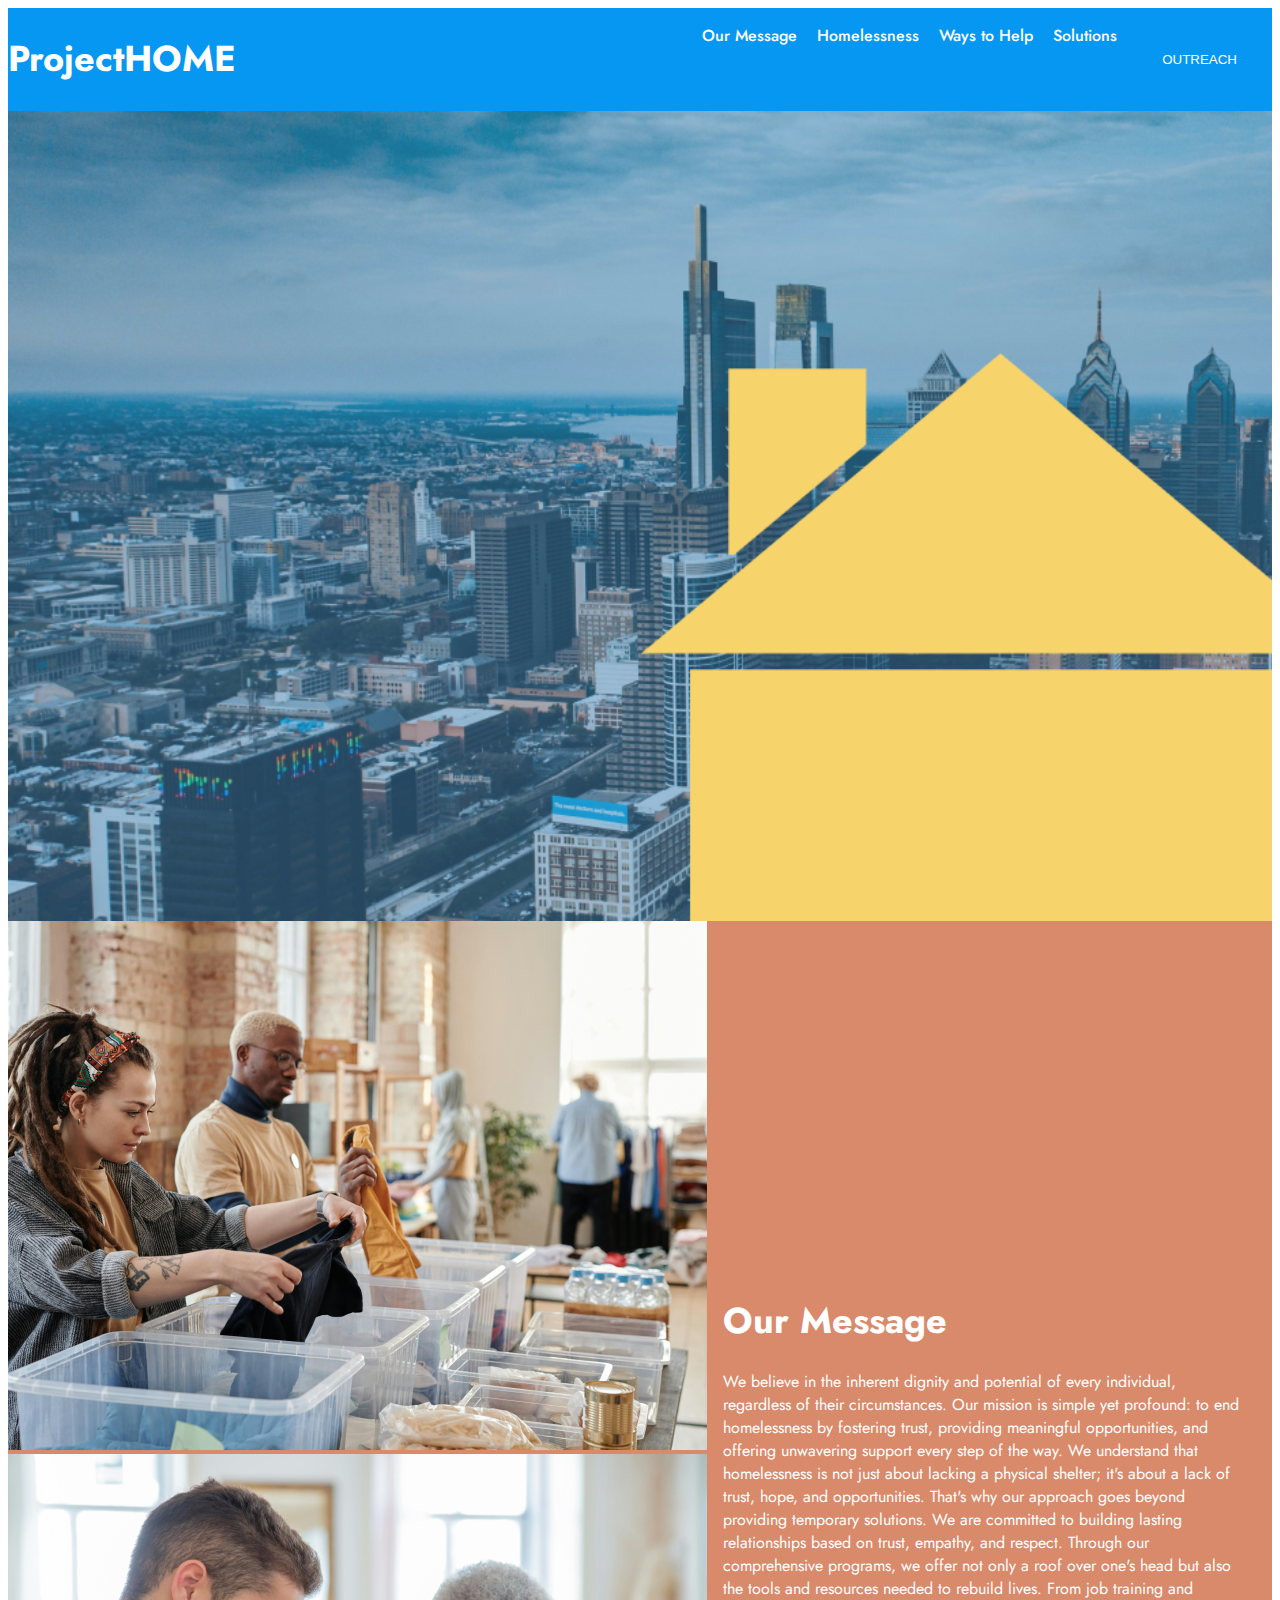
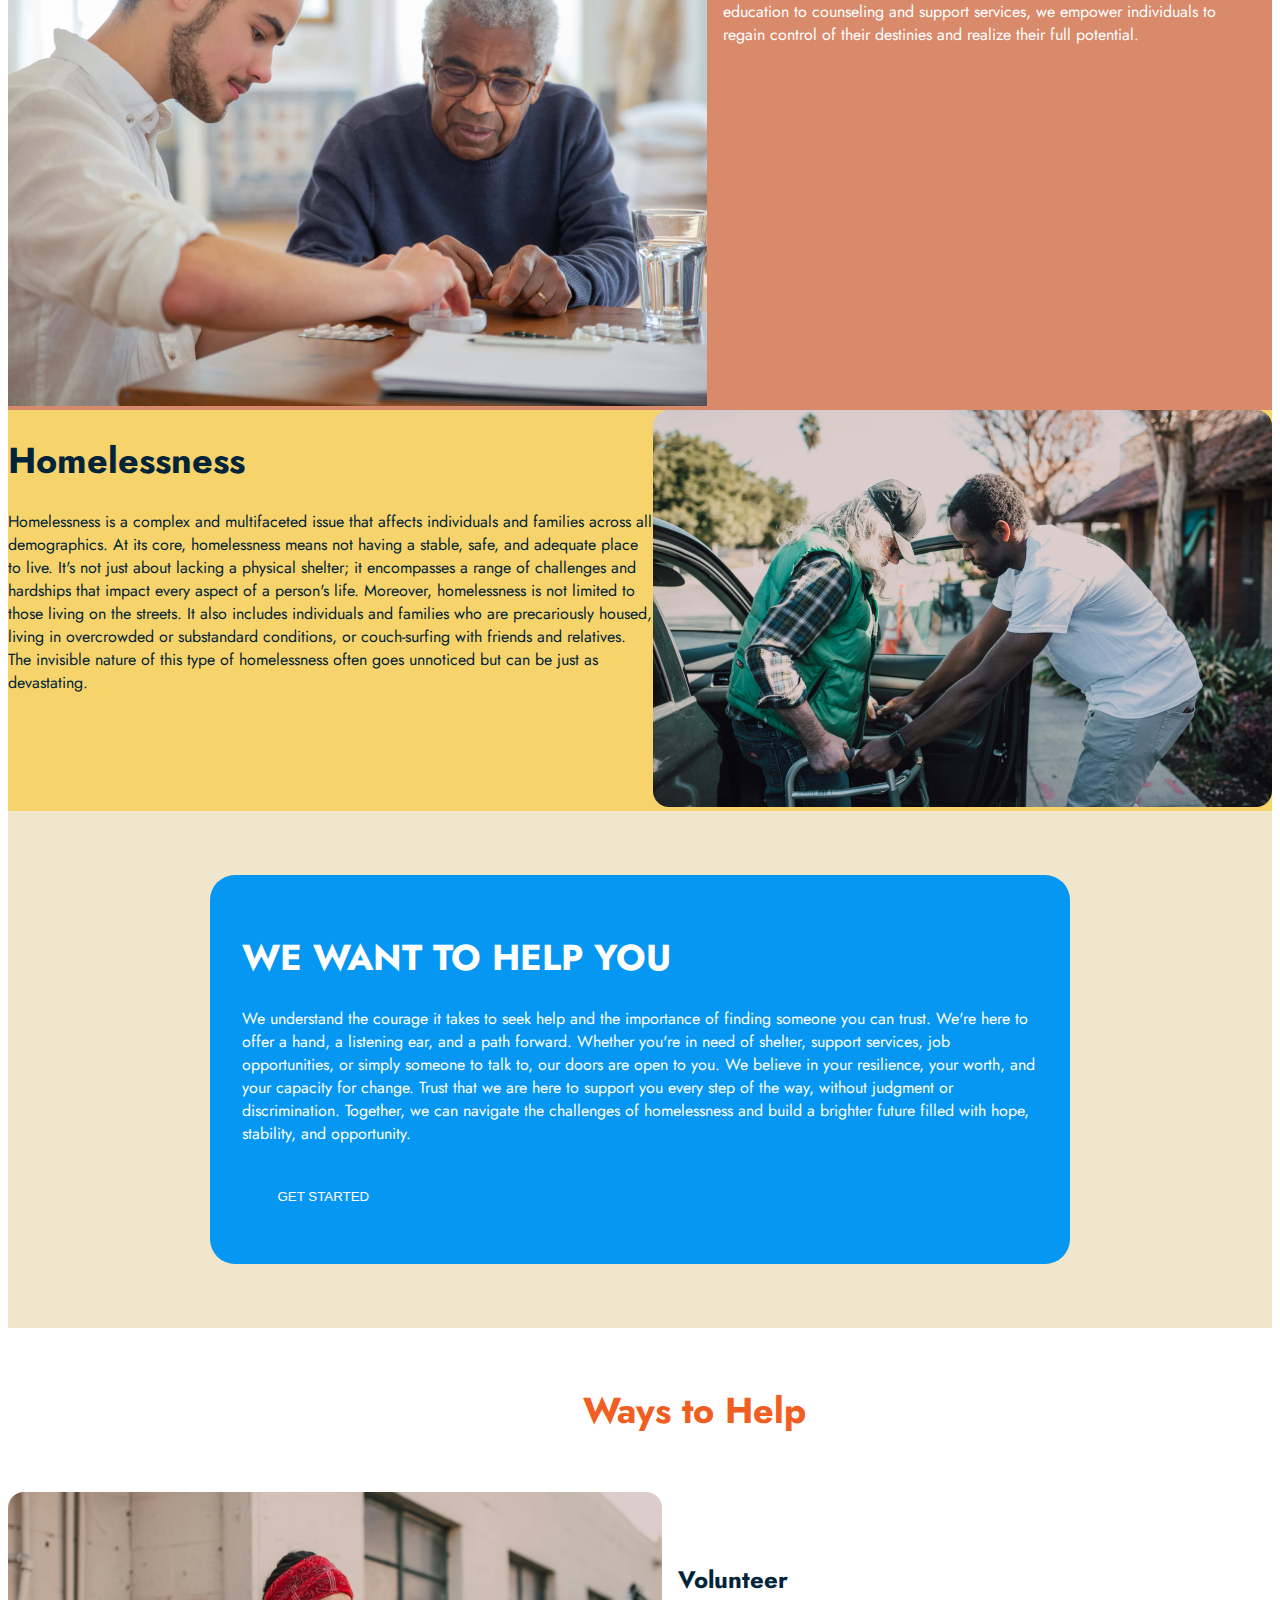
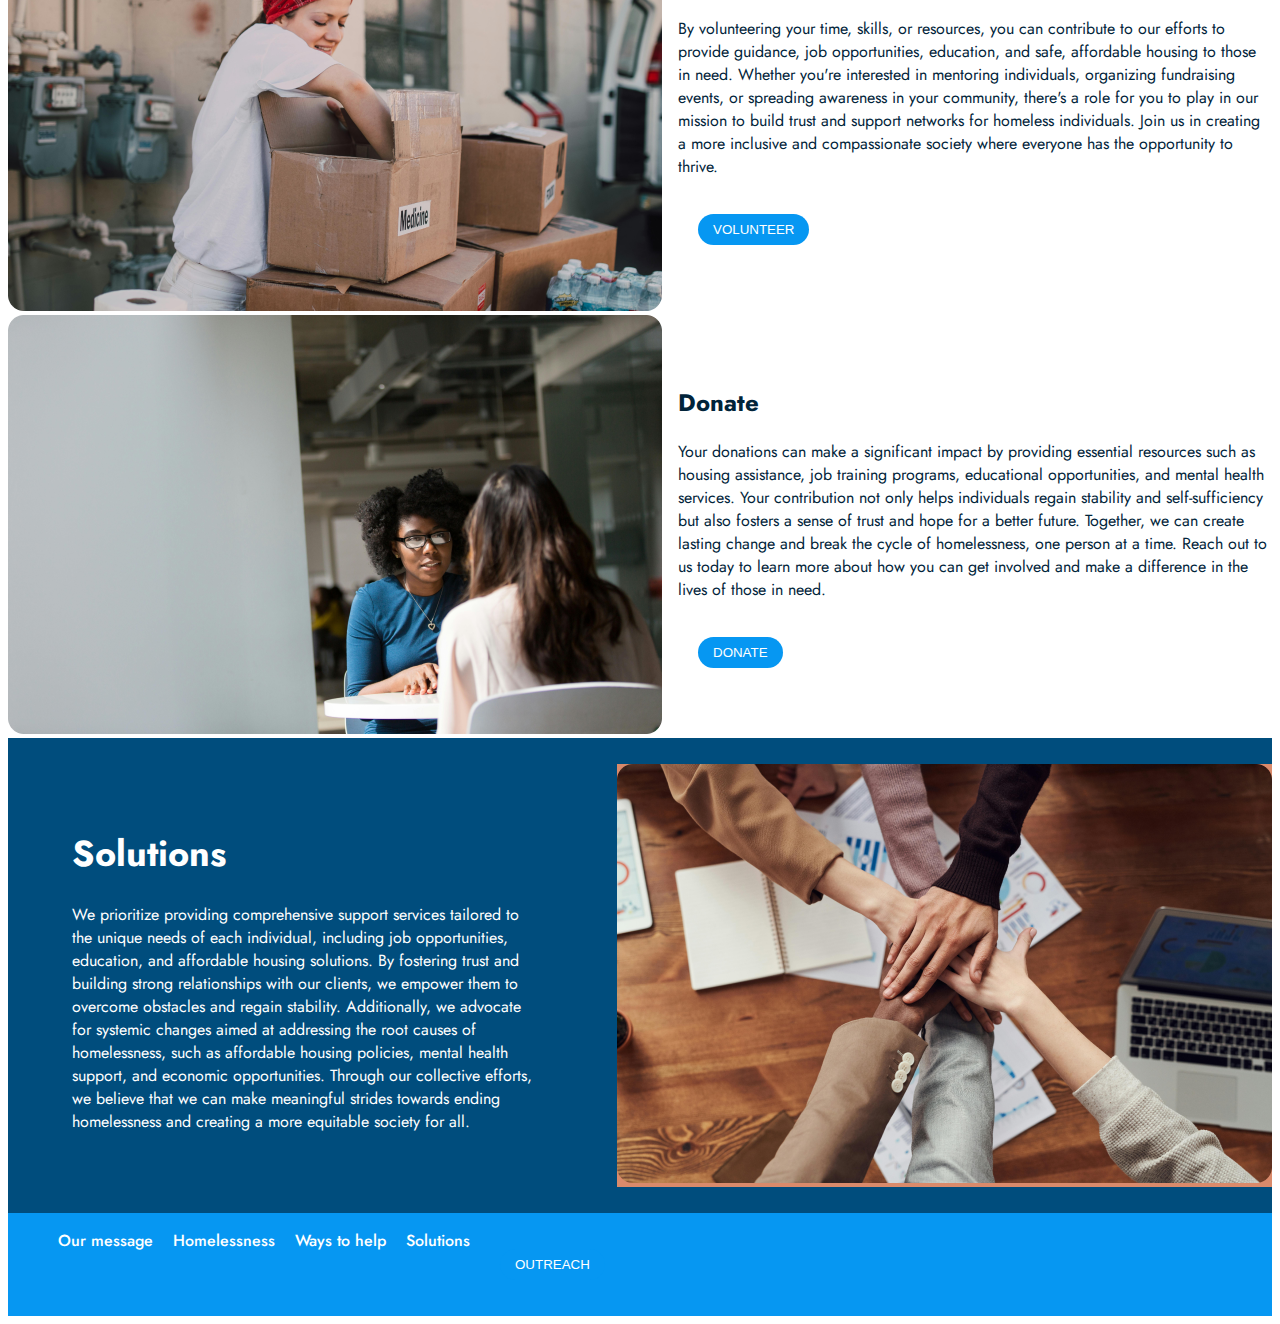
==== index.html @ d462b64c "update@!!!" ====
<!DOCTYPE html>
<html lang="en">
<head>
    <meta charset="UTF-8">
    <meta http-equiv="X-UA-Compatible" content="IE=edge">
    <meta name="viewport" content="width=device-width, initial-scale=1.0">
    <link rel="stylesheet" href="style.css">
    <title>Project Home</title>
</head>

<body>
 <!--- Navigation-->
    <div class="navigation">
        <div class="logo">
            <h1>ProjectHOME</h1>
        </div>
        <nav> 
            <div>
          <ul>
            <li><a href="#">Our Message</a></li>
            <li><a href="#">Homelessness</a></li>
            <li><a href="#">Ways to Help</a></li>
            <li><a href="#">Solutions</a></li>
            <button type="outreach-button">OUTREACH</button>
          </ul>
        </div>
        </nav>
    </div>
    
 <!--- Hero Section : Section 1-->
    <div class="herosection">
 </div>


 <!--- Our Message Section-->
     <div class="two-col-container pink-background">
         <div class="left-col">
             <img src="message1.png" alt="">
             <img src="message2.png" alt="">
         </div>
         <div class="right-col">
           <h1>Our Message</h1>
           <p>We believe in the inherent dignity and potential of every individual, regardless of their circumstances. Our mission is simple yet profound: to end homelessness by fostering trust, providing meaningful opportunities, and offering unwavering support every step of the way. We understand that homelessness is not just about lacking a physical shelter; it's about a lack of trust, hope, and opportunities. That's why our approach goes beyond providing temporary solutions. We are committed to building lasting relationships based on trust, empathy, and respect. Through our comprehensive programs, we offer not only a roof over one's head but also the tools and resources needed to rebuild lives. From job training and education to counseling and support services, we empower individuals to regain control of their destinies and realize their full potential.</p>
        </div>
        </div>

 <!--- Our Message Section-->
 <div class="homelessness">
    <div class="container"> </div>
        <div class="left-col">
         <h1>Homelessness</h1>
         <p>Homelessness is a complex and multifaceted issue that affects individuals and families across all demographics. At its core, homelessness means not having a stable, safe, and adequate place to live. It's not just about lacking a physical shelter; it encompasses a range of challenges and hardships that impact every aspect of a person's life. Moreover, homelessness is not limited to those living on the streets. It also includes individuals and families who are precariously housed, living in overcrowded or substandard conditions, or couch-surfing with friends and relatives. The invisible nature of this type of homelessness often goes unnoticed but can be just as devastating.</p>
        </div>
        <div class="right-col2">
            <img src="homelessness.png" alt="">
       </div>
       </div>

       <!--- HELP section-->
    <div class="center-container">
        <div class="card1">
         <h1>WE WANT TO HELP YOU</h1>
         <p>We understand the courage it takes to seek help and the importance of finding someone you can trust. We're here to offer a hand, a listening ear, and a path forward. Whether you're in need of shelter, support services, job opportunities, or simply someone to talk to, our doors are open to you. We believe in your resilience, your worth, and your capacity for change. Trust that we are here to support you every step of the way, without judgment or discrimination. Together, we can navigate the challenges of homelessness and build a brighter future filled with hope, stability, and opportunity.</p>
         <button type="button">GET STARTED</button>
        </div>
    </div>

       <!--- Ways to Help Section-->
    <div class="waystohelp">
        <div class="h1-waystohelp">
        <h1>Ways to Help</h1>
    </div>

        <div class="two-col-container"> 
        
       <div>
        <img src="volunteer.png" alt="">
        </div>
        <div>
        <h2>Volunteer</h2>
        <p>By volunteering your time, skills, or resources, you can contribute to our efforts to provide guidance, job opportunities, education, and safe, affordable housing to those in need. Whether you're interested in mentoring individuals, organizing fundraising events, or spreading awareness in your community, there's a role for you to play in our mission to build trust and support networks for homeless individuals. Join us in creating a more inclusive and compassionate society where everyone has the opportunity to thrive.</p>
        <button type="button">VOLUNTEER</button>
        </div>
    </div>

<div class="two-col-container">
    <div>
        <img src="donate.png" alt="">
        </div>
        <div>
        <h2>Donate</h2>
        <p>Your donations can make a significant impact by providing essential resources such as housing assistance, job training programs, educational opportunities, and mental health services. Your contribution not only helps individuals regain stability and self-sufficiency but also fosters a sense of trust and hope for a better future. Together, we can create lasting change and break the cycle of homelessness, one person at a time. Reach out to us today to learn more about how you can get involved and make a difference in the lives of those in need.</p>
        <button type="button">DONATE</button>
        </div>
    </div>
    </div>

     <!--- Solutions Section-->
    <div class="two-col-container blue-background">
        <div class="left-col-solutions">
           <h1>Solutions</h1>
           <p>We prioritize providing comprehensive support services tailored to the unique needs of each individual, including job opportunities, education, and affordable housing solutions. By fostering trust and building strong relationships with our clients, we empower them to overcome obstacles and regain stability. Additionally, we advocate for systemic changes aimed at addressing the root causes of homelessness, such as affordable housing policies, mental health support, and economic opportunities. Through our collective efforts, we believe that we can make meaningful strides towards ending homelessness and creating a more equitable society for all.</p>
        </div>
        
        <div class="right-col">
          <img src="solutions.png" alt="">
       </div>
    </div>

    <div class="footer">
        <ul>
            <li><a href="#">Our message</a></li>
            <li><a href="#">Homelessness</a></li>
            <li><a href="#">Ways to help</a></li>
            <li><a href="#">Solutions</a></li>
            <button type="outreach-button">OUTREACH</button>
          </ul>
    </div>

</body>
</html>
---- style.css ----
@import url('https://fonts.googleapis.com/css2?family=Jost:ital,wght@0,100..900;1,100..900&display=swap');

:root {
    --primary-blue: #0697F2;
    --secondary-orange: #F15E22;
    --secondary-pink: #D98A6B;
    --secondary-yellow: #F6D36B;
    --dark-blue: #01243A;
    --light-tan: #F0E6CB;
    --less-dark-blue: #004D7D;
}

.navigation {
    display: flex;
    background: var(--primary-blue);
    color: white;
    justify-content: space-between;
}

ul {
    display: flex;
}

ul li {
    list-style-type: none;
}

ul li a {
    text-decoration: none;
    color: white;
    padding: 10px;
    font-family: 'jost', sans-serif;
    font-weight: 500;
  }

.navigation h1 {
    font-family: 'jost', sans-serif;
    font-weight: bold;
    font-size: 36px;
}

.waystohelp h1 {
    font-family: 'jost', sans-serif;
    font-weight: bold;
    font-size: 36px;
    padding-left: 3em;
}

.herosection {
    background: url(./hero.png);
    background-size: cover;
    height: 90vh;
}

.center-container {
    display: flex;
    justify-content: center;
    align-items: center;
    background-color: var(--light-tan);
    padding: 4em;
    color: white;
}

.center-container h1 {
    font-family: 'jost', sans-serif;
    font-weight: bold;
    font-size: 36px; 
}

.center-container p {
    font-family: 'jost', sans-serif;
}

.card1 {
    background-color: var(--primary-blue);
    width: 70%;
    border-radius: 25px;
    padding: 2em;
}

.right-col h1 {
    font-family: 'jost', sans-serif;
    font-weight: bold;
    font-size: 36px;
}

.right-col p {
    font-family: 'jost', sans-serif;
    margin-right: 2em;
}

.left-col h1 {
    font-family: 'jost', sans-serif;
    font-weight: bold;
    font-size: 36px;
}

.left-col p {
    font-family: 'jost', sans-serif;
}

.pink-background {
    background-color: var(--secondary-pink);
}

.blue-background {
background-color: var(--less-dark-blue);
color: white;
}

.two-col-container {
    display: flex;
    align-items: center;
    justify-content: center;
    gap: 1em;
}



.right-col {
    background-color: #D98A6B;
    color: white;
}

.homelessness {
    display: flex;
    background-color: var(--secondary-yellow);
    color:#01243A;
}

.helpsection {
    background-color: var(--light-tan);
    color: white;
}

.waystohelp {
    color:#01243A;
}

.h1-waystohelp {
    text-align: center;
    color: var(--secondary-orange);
    padding-top: 2em;
    padding-bottom: 2em;
}
.two-col-container h1{
     font-family: 'jost', sans-serif;
    font-weight: bold;
    font-size: 36px;
}

.left-col-solutions {
    padding: 4em;
}

.two-col-container h2{
    font-family: 'jost', sans-serif;
   font-weight: bold;
   font-size: 24px;
}

.two-col-container p{
    font-family: 'jost', sans-serif;
}

button {
        padding: 8px 15px;
        margin: 20px;
        border-radius: 30px;
        background: #0697F2;
        text-transform: uppercase;
        color: white;
        border: none;
}

.footer {
          background: var(--primary-blue);
          display: flex;
      }
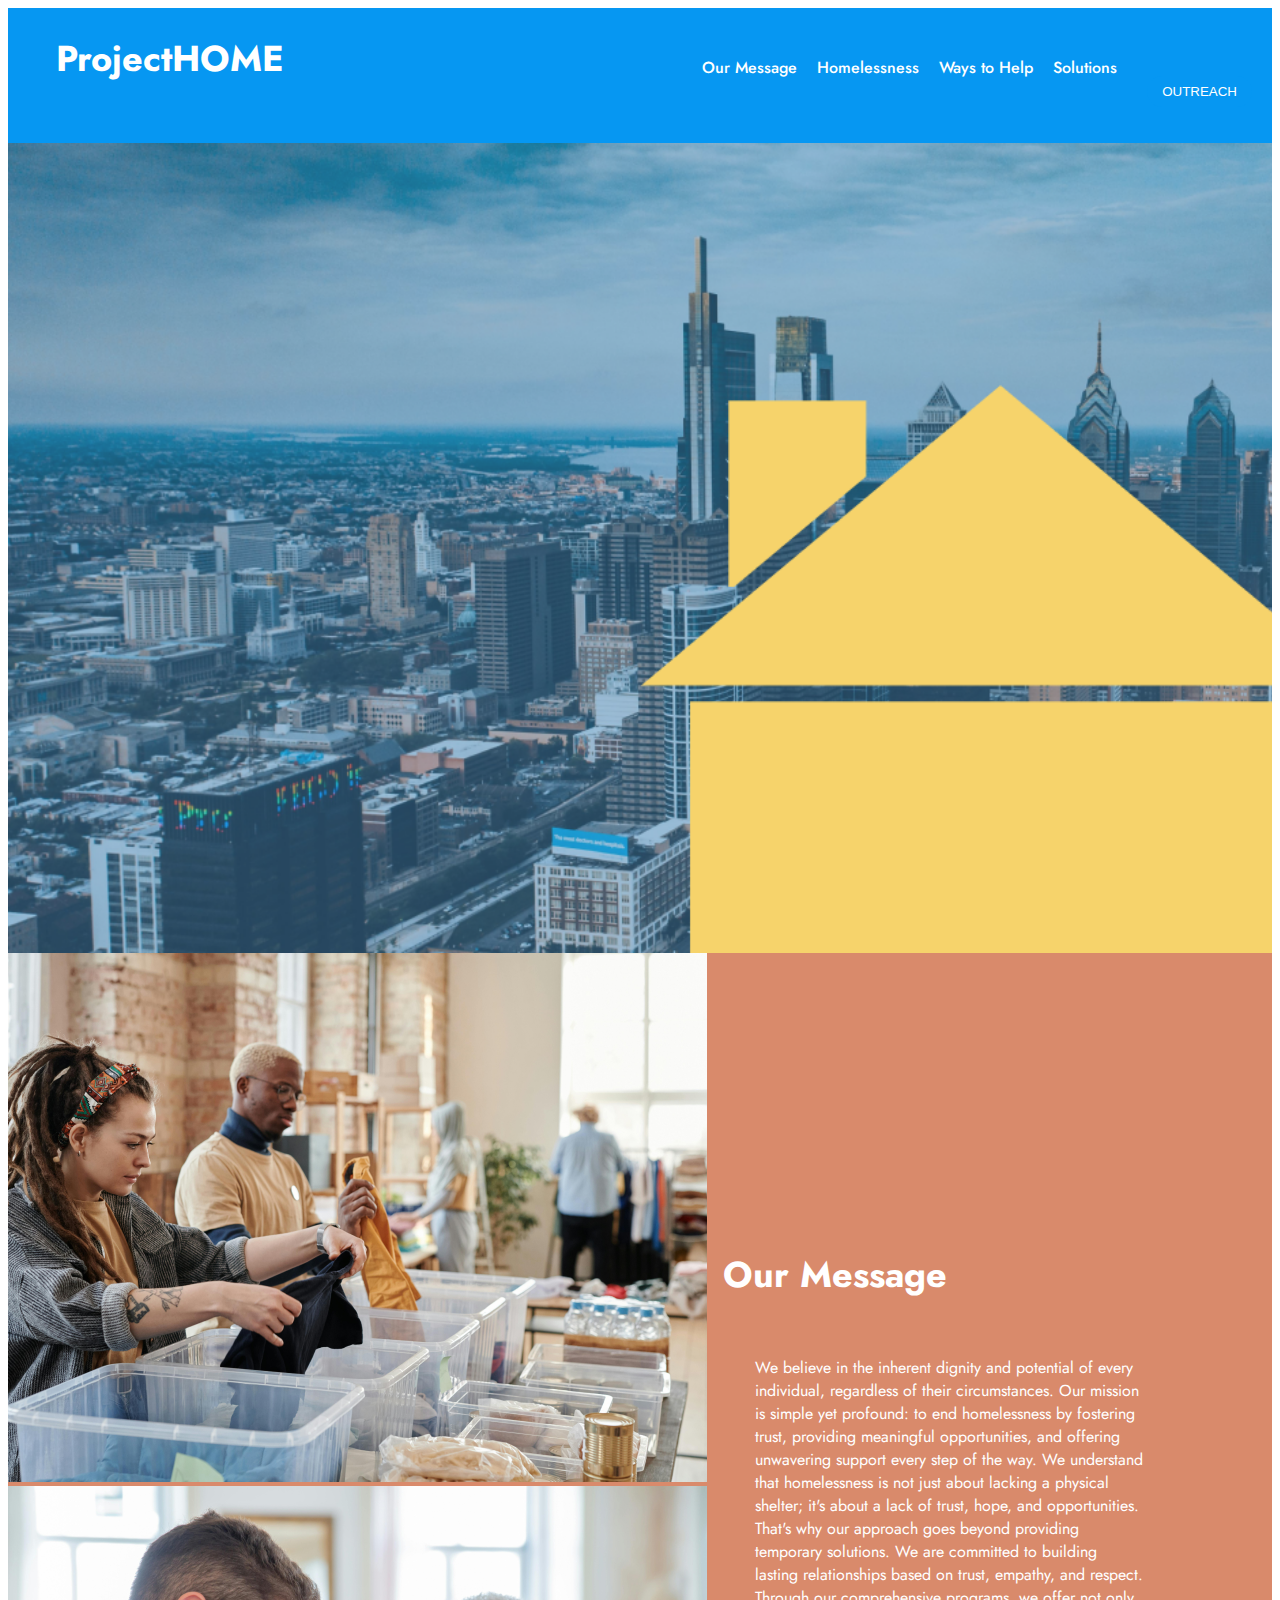
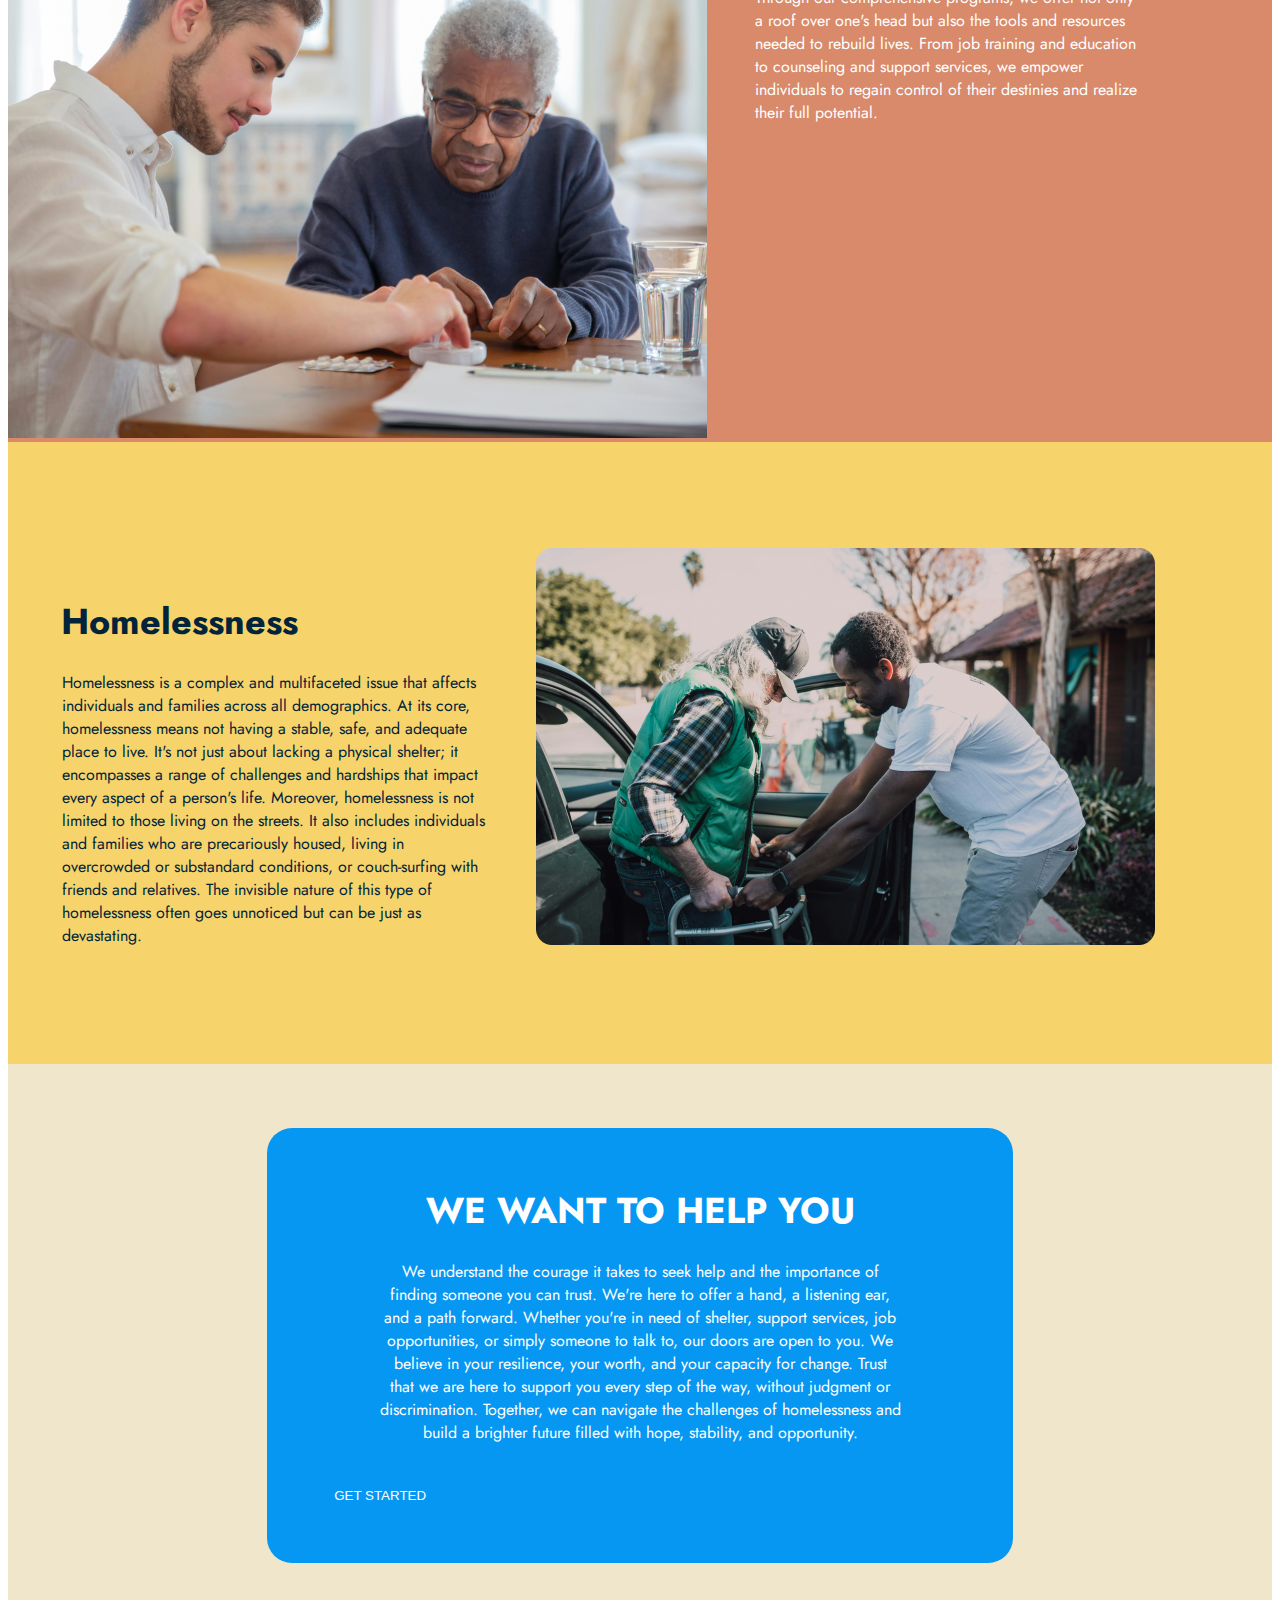
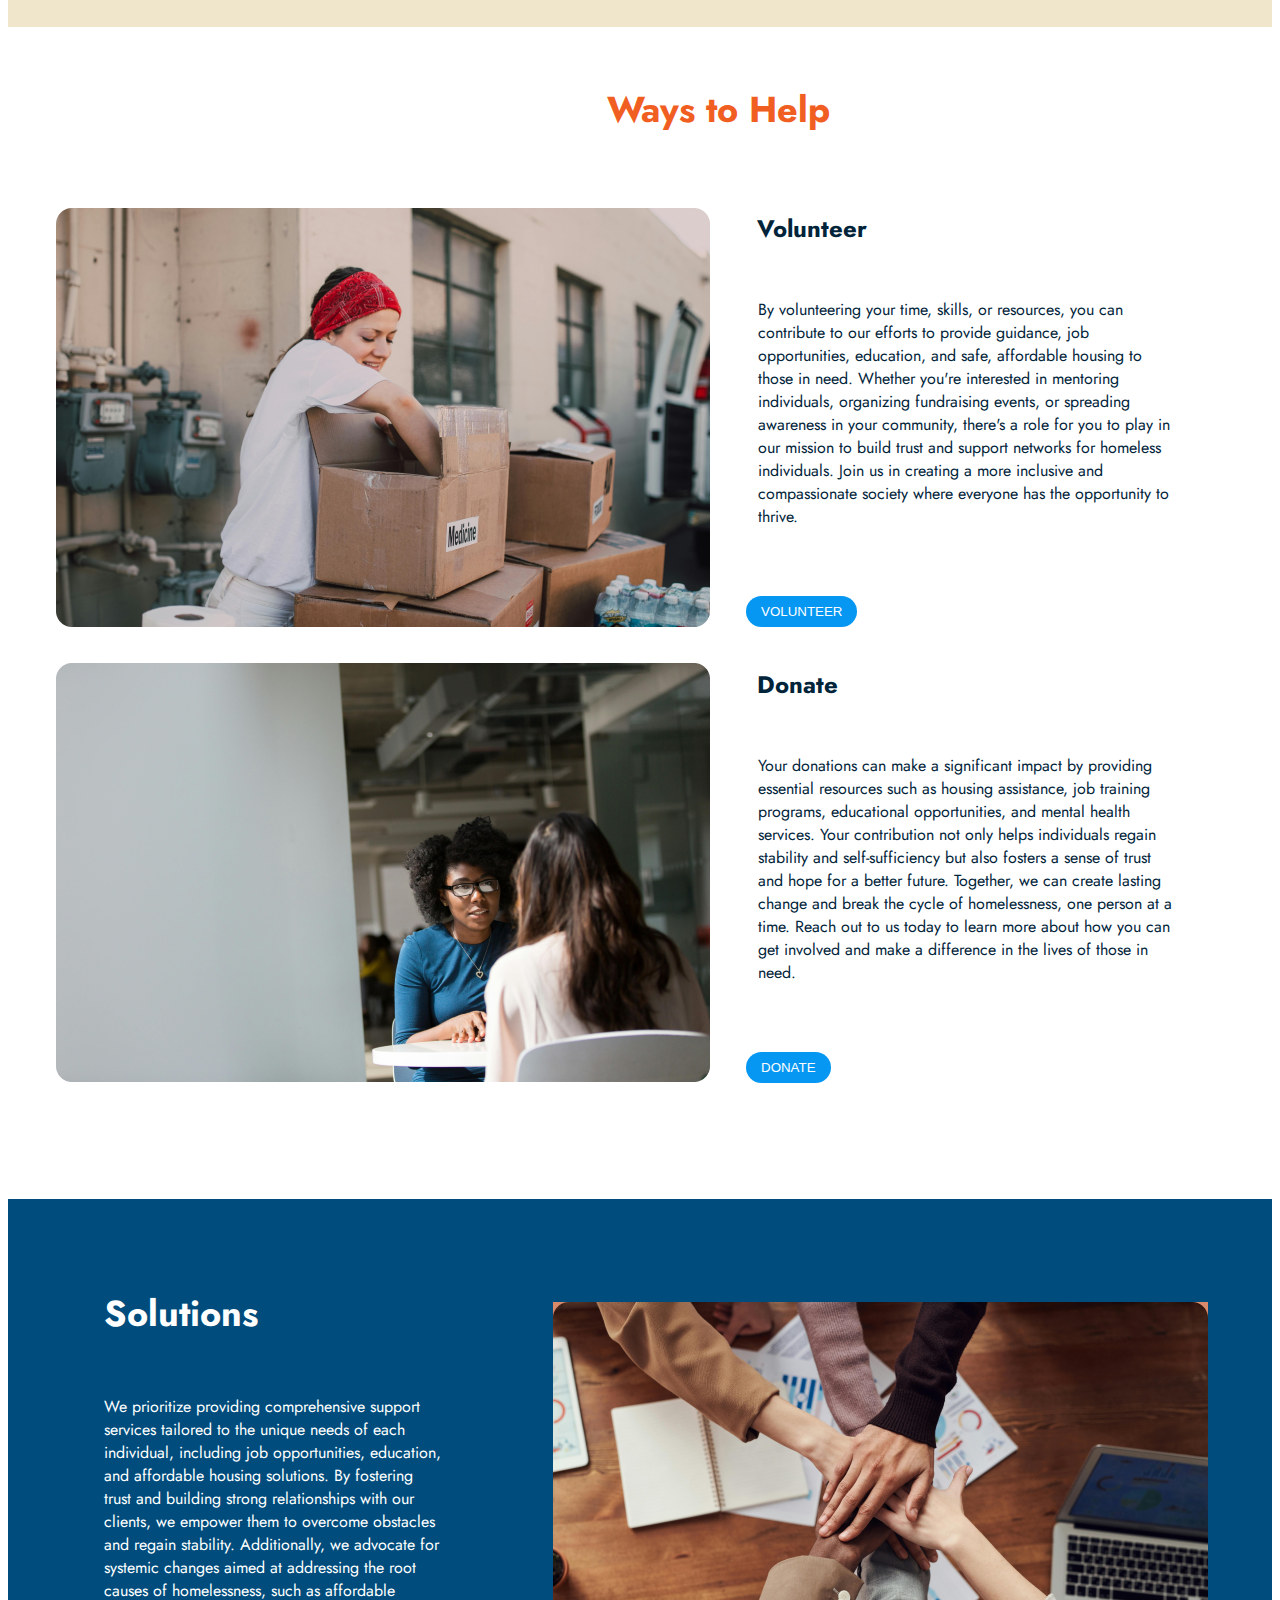
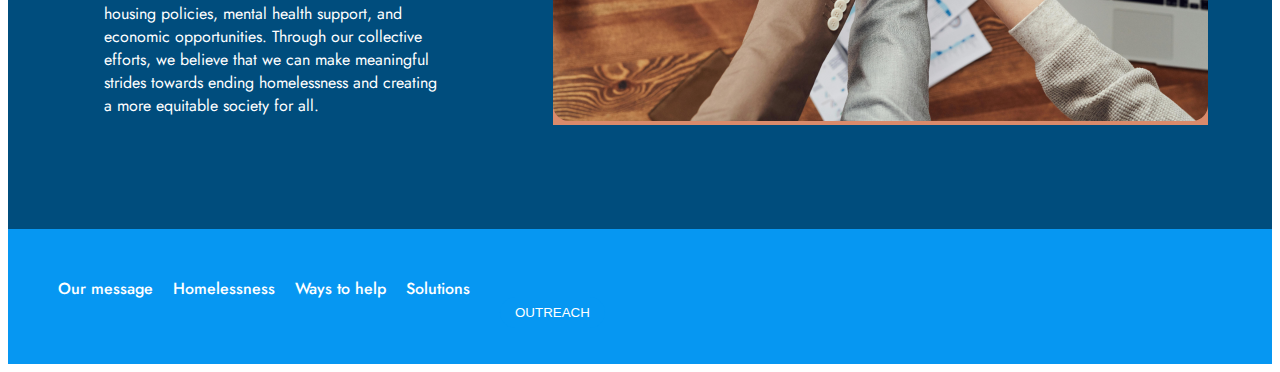
==== commit e561ea68: "updated!" ====
--- a/index.html
+++ b/index.html
@@ -35,8 +35,8 @@
  <!--- Our Message Section-->
      <div class="two-col-container pink-background">
          <div class="left-col">
-             <img src="message1.png" alt="">
-             <img src="message2.png" alt="">
+             <img src="message1.png" id="ourmessage1">
+             <img src="message2.png" id="ourmessage-two">
          </div>
          <div class="right-col">
            <h1>Our Message</h1>
@@ -46,13 +46,14 @@
 
  <!--- Our Message Section-->
  <div class="homelessness">
-    <div class="container"> </div>
+    <div class="container-homelessness"> 
         <div class="left-col">
          <h1>Homelessness</h1>
          <p>Homelessness is a complex and multifaceted issue that affects individuals and families across all demographics. At its core, homelessness means not having a stable, safe, and adequate place to live. It's not just about lacking a physical shelter; it encompasses a range of challenges and hardships that impact every aspect of a person's life. Moreover, homelessness is not limited to those living on the streets. It also includes individuals and families who are precariously housed, living in overcrowded or substandard conditions, or couch-surfing with friends and relatives. The invisible nature of this type of homelessness often goes unnoticed but can be just as devastating.</p>
         </div>
         <div class="right-col2">
             <img src="homelessness.png" alt="">
+        </div>
        </div>
        </div>
 
--- a/style.css
+++ b/style.css
@@ -15,10 +15,12 @@
     background: var(--primary-blue);
     color: white;
     justify-content: space-between;
+    padding-left: 3em;
 }
 
 ul {
     display: flex;
+    padding-top: 2em;
 }
 
 ul li {
@@ -52,6 +54,24 @@
     height: 90vh;
 }
 
+.container-homelessness {
+    padding: 1.3em;
+    display: flex;
+}
+
+.container-homelessness h1{
+    font-family: 'jost', sans-serif;
+    font-weight: bold;
+    font-size: 36px;
+    padding-top: 3em;
+    padding-left: .9em;
+}
+
+.container-homelessness p{
+    font-family: 'jost', sans-serif;
+    padding-left: .9em
+}
+
 .center-container {
     display: flex;
     justify-content: center;
@@ -73,11 +93,26 @@
 
 .card1 {
     background-color: var(--primary-blue);
-    width: 70%;
+    width: 60%;
     border-radius: 25px;
     padding: 2em;
 }
 
+.card1 h1 {
+    text-align: center;
+}
+
+.card1 p {
+    text-align: center;
+    padding-left: 5em;
+    padding-right: 5em;
+}
+
+.right-col2 {
+    margin-top: 5.3em;
+    margin-right: 6em;
+}
+
 .right-col h1 {
     font-family: 'jost', sans-serif;
     font-weight: bold;
@@ -89,13 +124,17 @@
     margin-right: 2em;
 }
 
-.left-col h1 {
-    font-family: 'jost', sans-serif;
-    font-weight: bold;
-    font-size: 36px;
-}
-
-.left-col p {
+.left-col-homelessness {
+    padding: 4em;
+}
+
+.left-col-homelessness h1 {
+    font-family: 'jost', sans-serif;
+    font-weight: bold;
+    font-size: 36px;
+}
+
+.left-col-homelessness p {
     font-family: 'jost', sans-serif;
 }
 
@@ -126,6 +165,12 @@
     display: flex;
     background-color: var(--secondary-yellow);
     color:#01243A;
+    padding-bottom: 5em;
+}
+
+.left-col p {
+    padding-right: 3em;
+    padding-left: 2.1em;
 }
 
 .helpsection {
@@ -135,6 +180,8 @@
 
 .waystohelp {
     color:#01243A;
+    padding-left: 3em;
+    padding-bottom: 6em;
 }
 
 .h1-waystohelp {
@@ -153,14 +200,24 @@
     padding: 4em;
 }
 
+.left-col-solutions h1 {
+    padding-left: 0.9em;
+}
+
+.two-col-container {
+    padding-right: 4em;
+}
+
 .two-col-container h2{
     font-family: 'jost', sans-serif;
    font-weight: bold;
    font-size: 24px;
+   padding-left: 1.3em;
 }
 
 .two-col-container p{
     font-family: 'jost', sans-serif;
+    padding: 2em;
 }
 
 button {
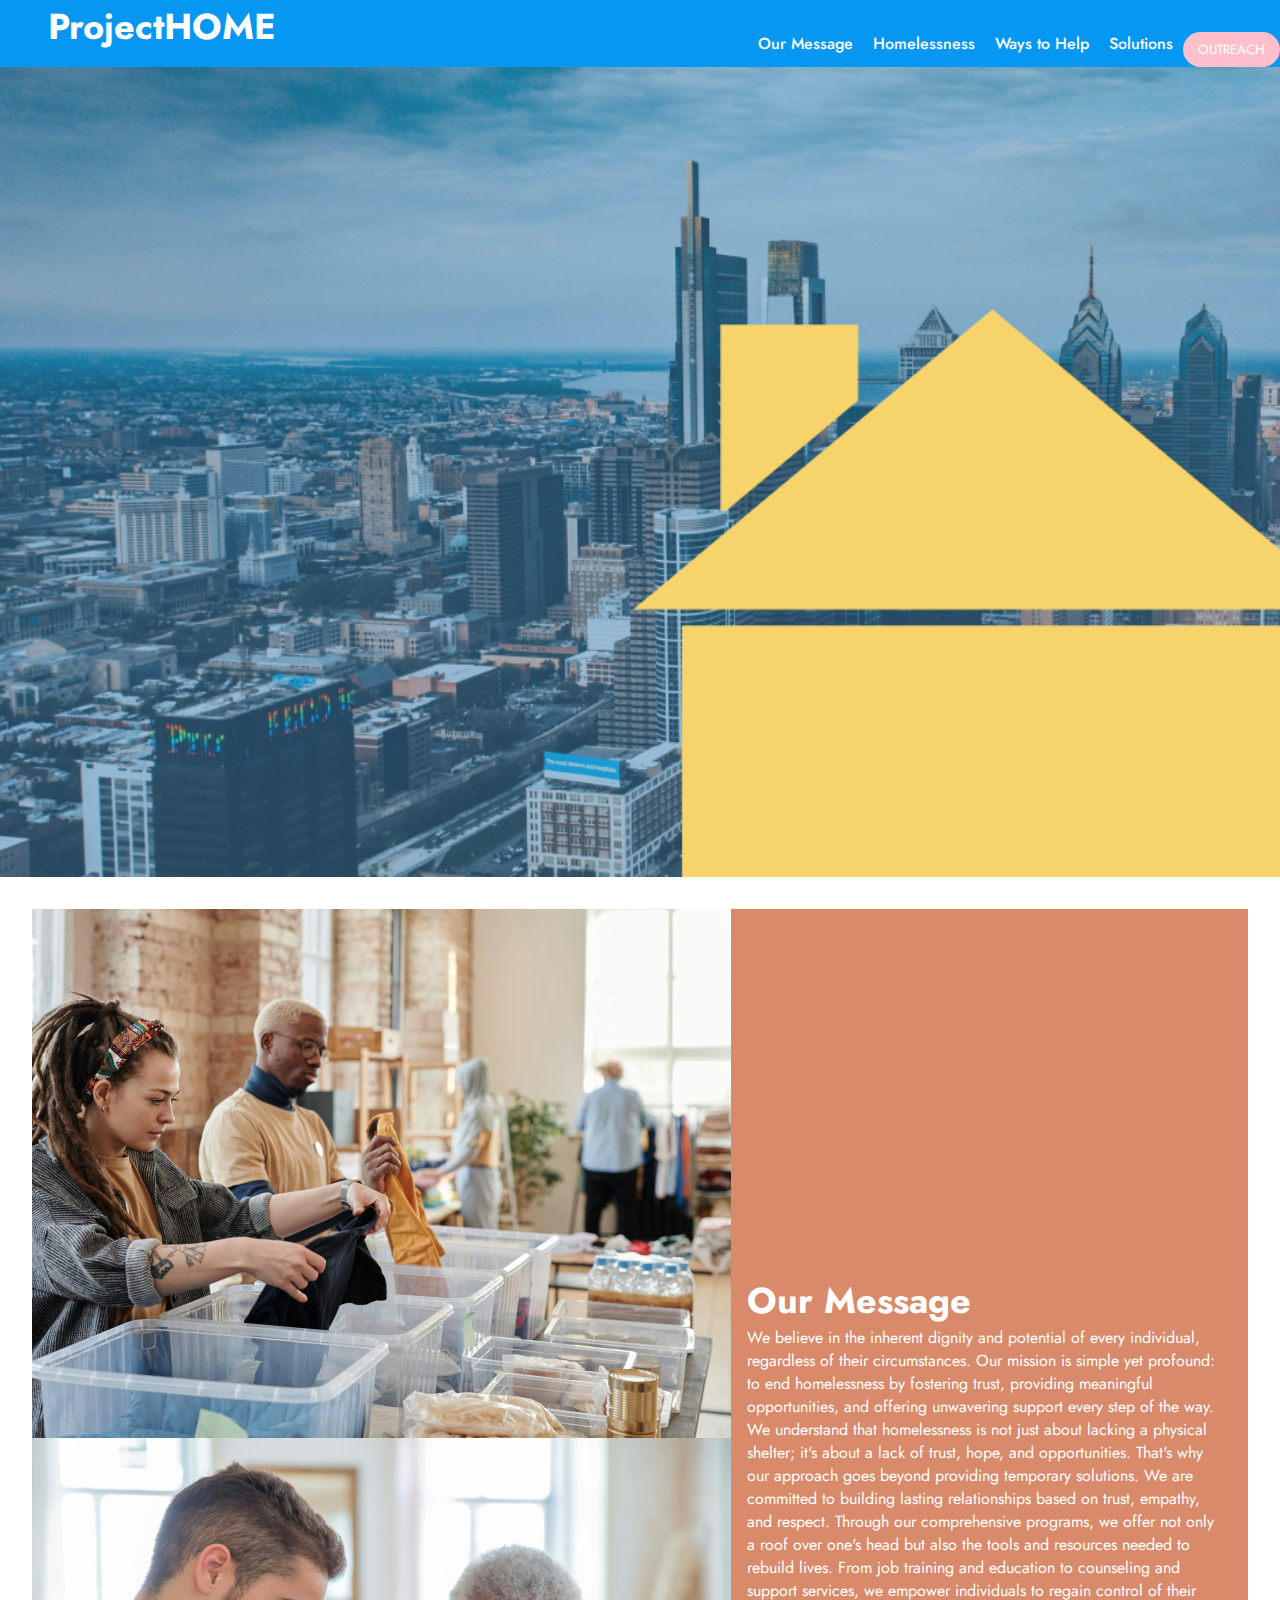
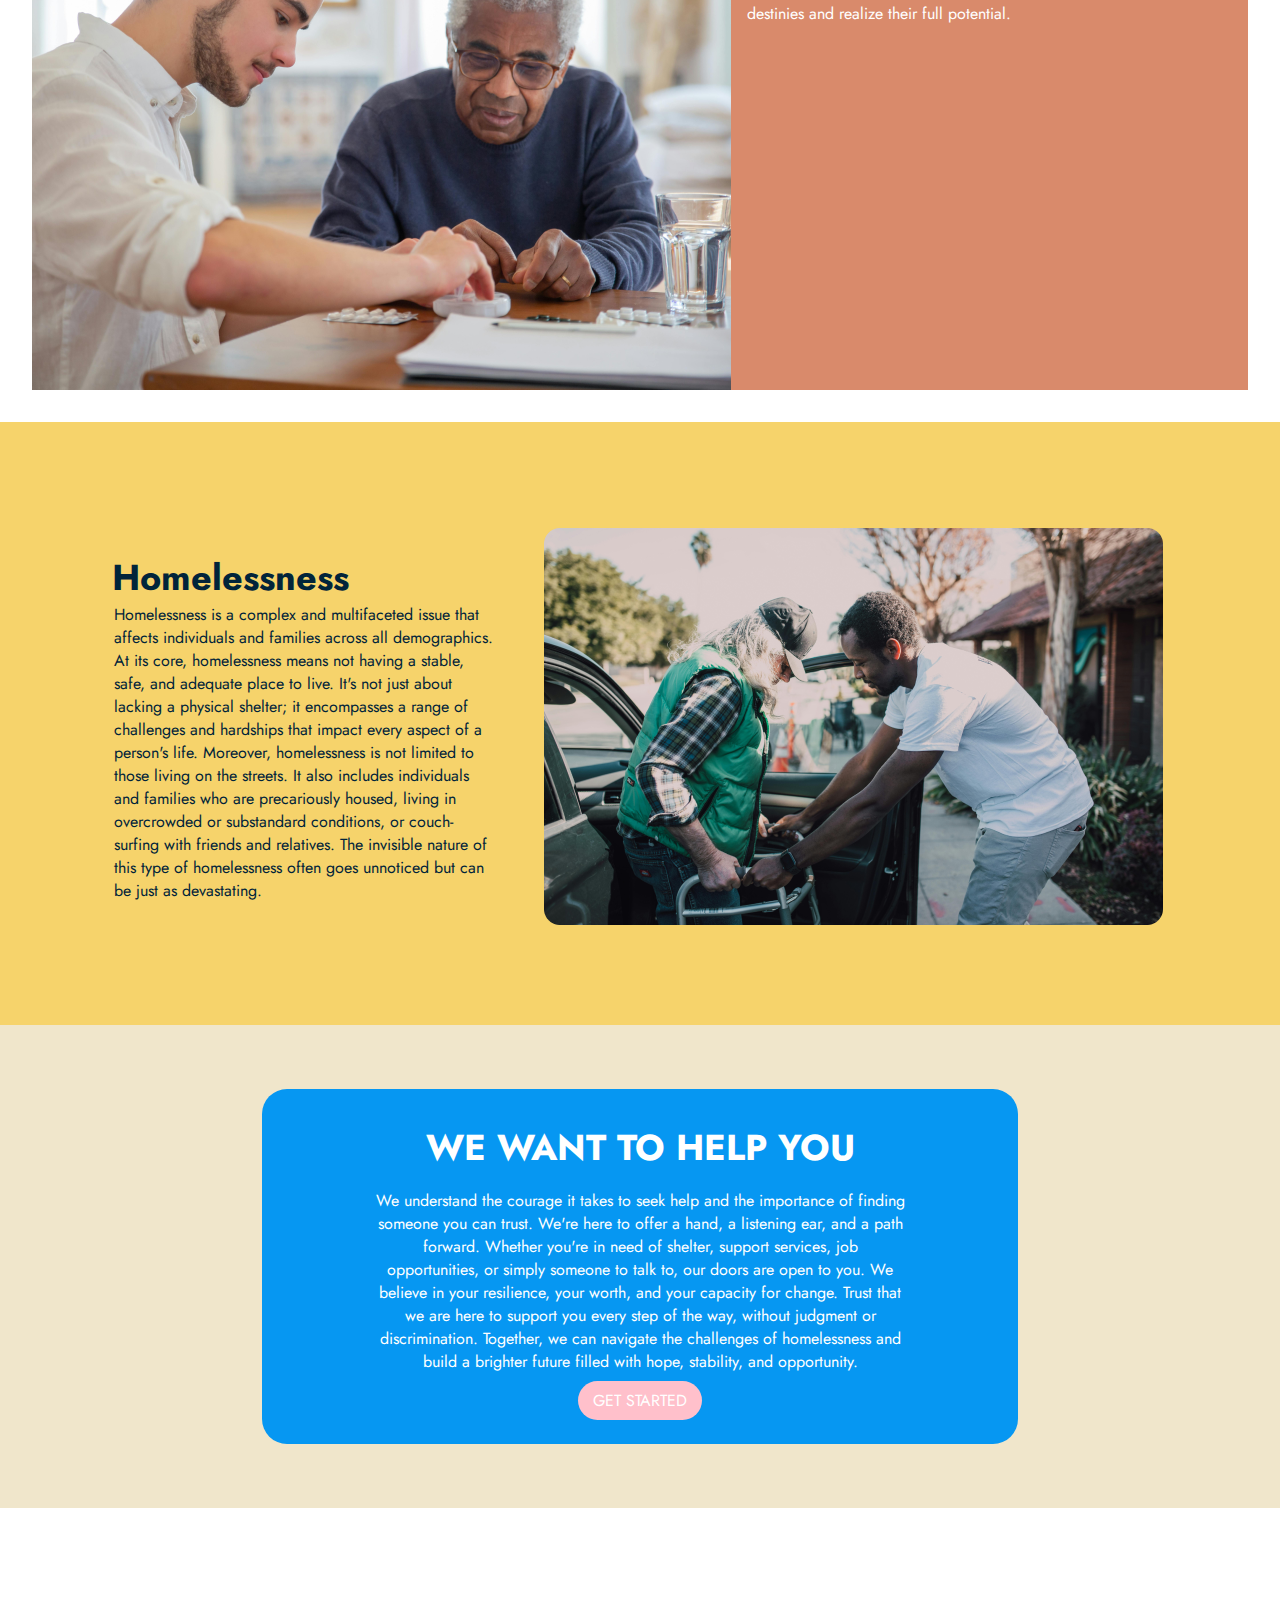
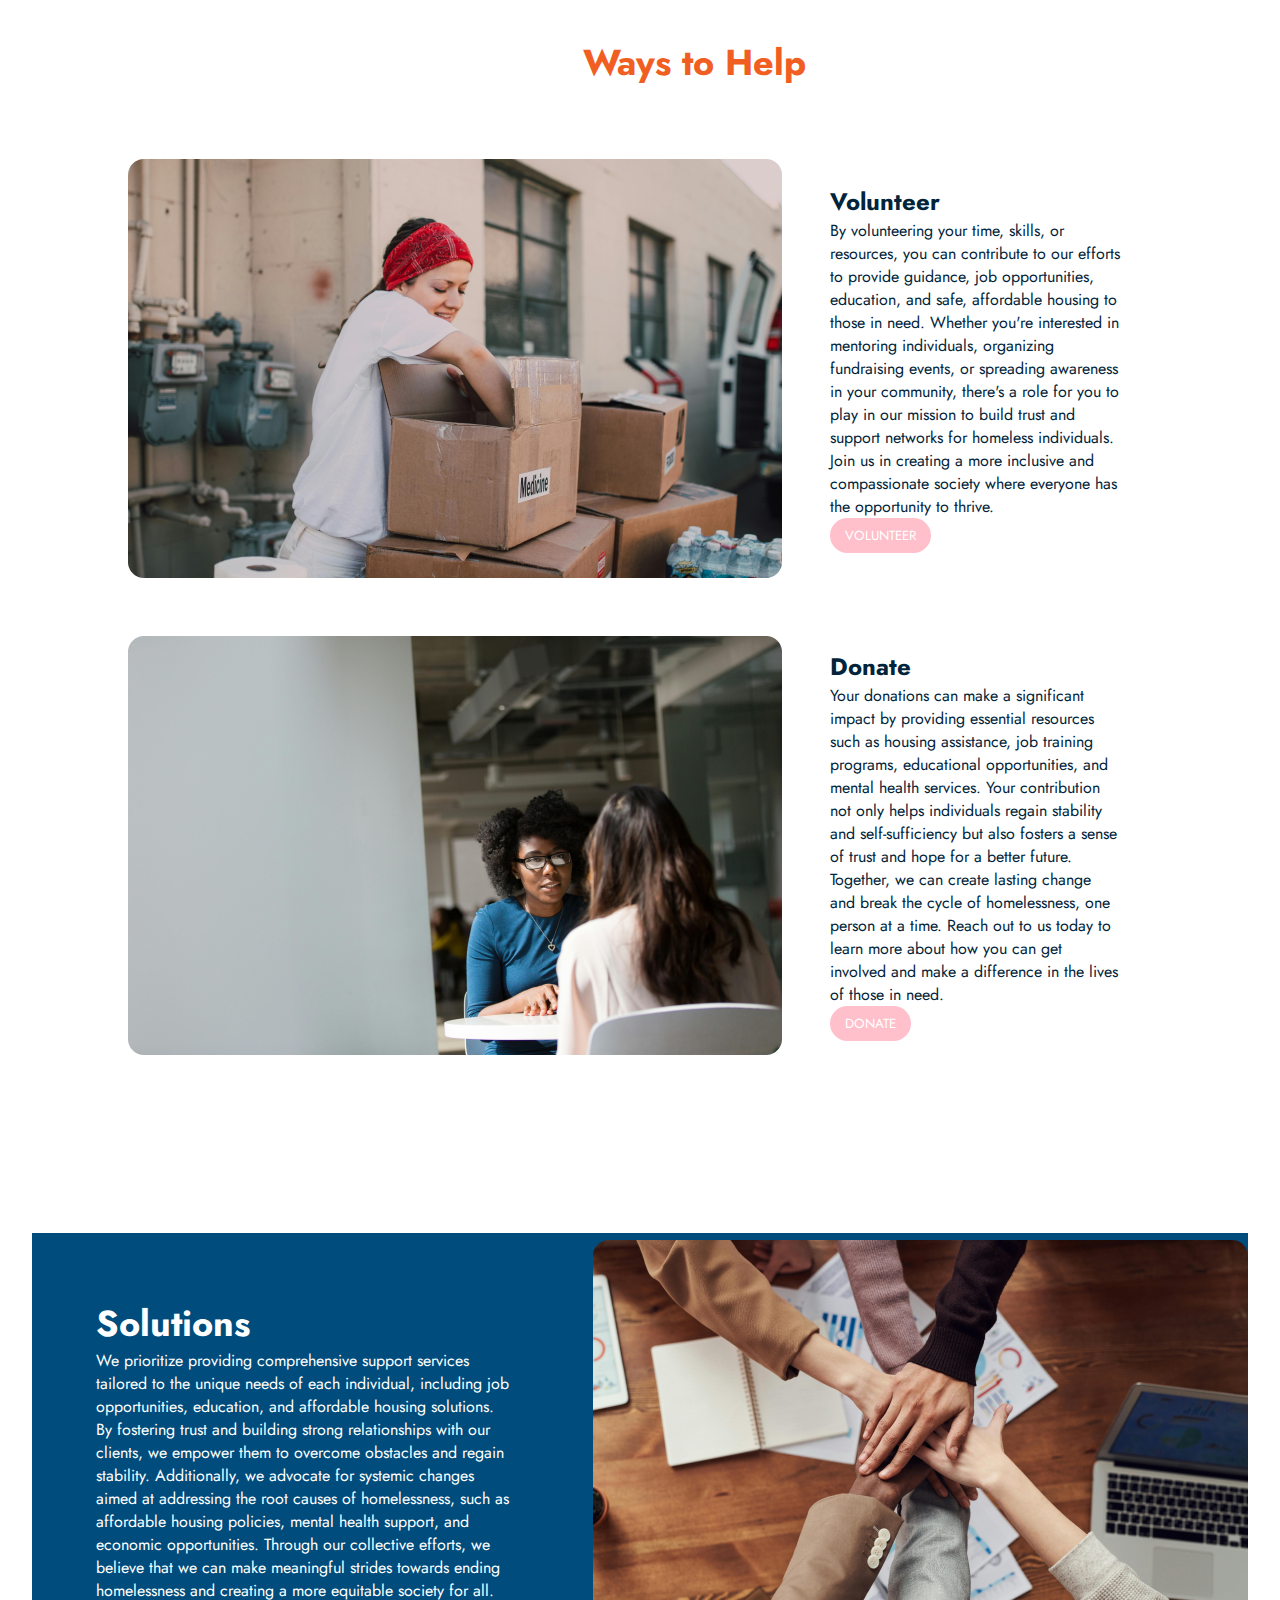
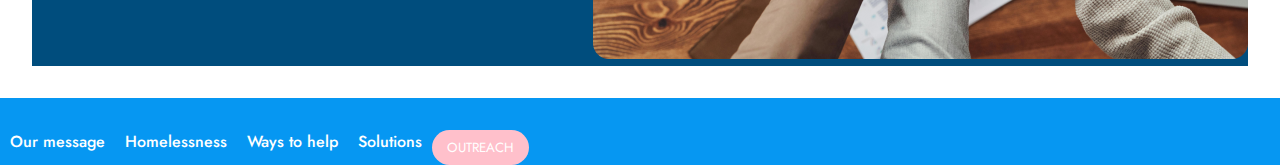
==== commit 0a9a9e6a: "updated" ====
--- a/index.html
+++ b/index.html
@@ -62,8 +62,10 @@
         <div class="card1">
          <h1>WE WANT TO HELP YOU</h1>
          <p>We understand the courage it takes to seek help and the importance of finding someone you can trust. We're here to offer a hand, a listening ear, and a path forward. Whether you're in need of shelter, support services, job opportunities, or simply someone to talk to, our doors are open to you. We believe in your resilience, your worth, and your capacity for change. Trust that we are here to support you every step of the way, without judgment or discrimination. Together, we can navigate the challenges of homelessness and build a brighter future filled with hope, stability, and opportunity.</p>
-         <button type="button">GET STARTED</button>
+         <div>
+         <a class="btn" href="formpage.html" type="button">GET STARTED</a>
         </div>
+    </div>
     </div>
 
        <!--- Ways to Help Section-->
@@ -77,10 +79,10 @@
        <div>
         <img src="volunteer.png" alt="">
         </div>
-        <div>
+        <div class="two-column-container-content">
         <h2>Volunteer</h2>
         <p>By volunteering your time, skills, or resources, you can contribute to our efforts to provide guidance, job opportunities, education, and safe, affordable housing to those in need. Whether you're interested in mentoring individuals, organizing fundraising events, or spreading awareness in your community, there's a role for you to play in our mission to build trust and support networks for homeless individuals. Join us in creating a more inclusive and compassionate society where everyone has the opportunity to thrive.</p>
-        <button type="button">VOLUNTEER</button>
+        <button type="volunteer-button">VOLUNTEER</button>
         </div>
     </div>
 
@@ -88,7 +90,7 @@
     <div>
         <img src="donate.png" alt="">
         </div>
-        <div>
+        <div class="two-column-container-content">
         <h2>Donate</h2>
         <p>Your donations can make a significant impact by providing essential resources such as housing assistance, job training programs, educational opportunities, and mental health services. Your contribution not only helps individuals regain stability and self-sufficiency but also fosters a sense of trust and hope for a better future. Together, we can create lasting change and break the cycle of homelessness, one person at a time. Reach out to us today to learn more about how you can get involved and make a difference in the lives of those in need.</p>
         <button type="button">DONATE</button>
@@ -103,7 +105,7 @@
            <p>We prioritize providing comprehensive support services tailored to the unique needs of each individual, including job opportunities, education, and affordable housing solutions. By fostering trust and building strong relationships with our clients, we empower them to overcome obstacles and regain stability. Additionally, we advocate for systemic changes aimed at addressing the root causes of homelessness, such as affordable housing policies, mental health support, and economic opportunities. Through our collective efforts, we believe that we can make meaningful strides towards ending homelessness and creating a more equitable society for all.</p>
         </div>
         
-        <div class="right-col">
+        <div class="right-col-solutions">
           <img src="solutions.png" alt="">
        </div>
     </div>
--- a/style.css
+++ b/style.css
@@ -10,6 +10,11 @@
     --less-dark-blue: #004D7D;
 }
 
+*{
+margin:0;
+padding:0;
+}
+
 .navigation {
     display: flex;
     background: var(--primary-blue);
@@ -39,6 +44,10 @@
     font-family: 'jost', sans-serif;
     font-weight: bold;
     font-size: 36px;
+}
+
+img {
+    display: block;
 }
 
 .waystohelp h1 {
@@ -57,6 +66,7 @@
 .container-homelessness {
     padding: 1.3em;
     display: flex;
+    padding-left: 5em;
 }
 
 .container-homelessness h1{
@@ -69,7 +79,12 @@
 
 .container-homelessness p{
     font-family: 'jost', sans-serif;
-    padding-left: .9em
+}
+
+.left-col-homelessness h1 {
+    font-family: 'jost', sans-serif;
+    font-weight: bold;
+    font-size: 36px;
 }
 
 .center-container {
@@ -96,6 +111,11 @@
     width: 60%;
     border-radius: 25px;
     padding: 2em;
+    display: flex;
+    justify-content: center;
+    align-items: center;
+    flex-direction: column;
+    gap: 1em;
 }
 
 .card1 h1 {
@@ -124,20 +144,6 @@
     margin-right: 2em;
 }
 
-.left-col-homelessness {
-    padding: 4em;
-}
-
-.left-col-homelessness h1 {
-    font-family: 'jost', sans-serif;
-    font-weight: bold;
-    font-size: 36px;
-}
-
-.left-col-homelessness p {
-    font-family: 'jost', sans-serif;
-}
-
 .pink-background {
     background-color: var(--secondary-pink);
 }
@@ -180,8 +186,7 @@
 
 .waystohelp {
     color:#01243A;
-    padding-left: 3em;
-    padding-bottom: 6em;
+    padding: 6em;
 }
 
 .h1-waystohelp {
@@ -200,37 +205,113 @@
     padding: 4em;
 }
 
-.left-col-solutions h1 {
-    padding-left: 0.9em;
-}
-
-.two-col-container {
-    padding-right: 4em;
-}
+
+.two-col-container{
+margin: 2em;
+}
+
+.two-column-container-content {
+padding: 2em;
+}
+
 
 .two-col-container h2{
     font-family: 'jost', sans-serif;
    font-weight: bold;
    font-size: 24px;
-   padding-left: 1.3em;
 }
 
 .two-col-container p{
     font-family: 'jost', sans-serif;
-    padding: 2em;
-}
-
-button {
+}
+
+button, .btn {
         padding: 8px 15px;
-        margin: 20px;
         border-radius: 30px;
-        background: #0697F2;
+        background: pink;
         text-transform: uppercase;
         color: white;
         border: none;
+        text-decoration: none;
+        font-family: 'jost', sans-serif;
+        
 }
 
 .footer {
           background: var(--primary-blue);
           display: flex;
       }
+
+
+     
+      .form1{
+          padding-top: 5em;
+          padding-left: 23em;
+        background-color: #004D7D;
+      }
+
+      .form2{
+        padding-top: 5em;
+        padding-left: 23em;
+      background-color: #004D7D;
+      padding-bottom: 8em;
+    }
+      
+        
+      
+    form h3 {
+          text-align: center;
+    }
+      
+      form {
+        width: 600px;
+        background: #d98a6b;
+        padding-left: 3em;
+        padding-right: 3em;
+        padding-top: 2em;
+        padding-bottom: 1em;
+        border-radius: 15px;
+        color: white;
+        font-family: 'jost', sans-serif;
+      }
+      
+      form div {
+        margin: 20px;
+      }
+      
+      label {
+        line-height: 2;
+        font-size: 0.9em;
+      }
+
+      .card-details {
+          display: flex;
+      }
+      
+      form input {
+        padding: 5px;
+        width: 100%;
+        border: none;
+        background: white;
+        border-radius: 8px;
+        box-shadow: 2px 2px #9e644d;
+      }
+
+
+
+
+
+
+
+
+
+
+
+/* css rules for mobile */
+
+      @media screen and (max-width:600px) {
+        .center-container {
+            display:block;
+        }
+
+      }
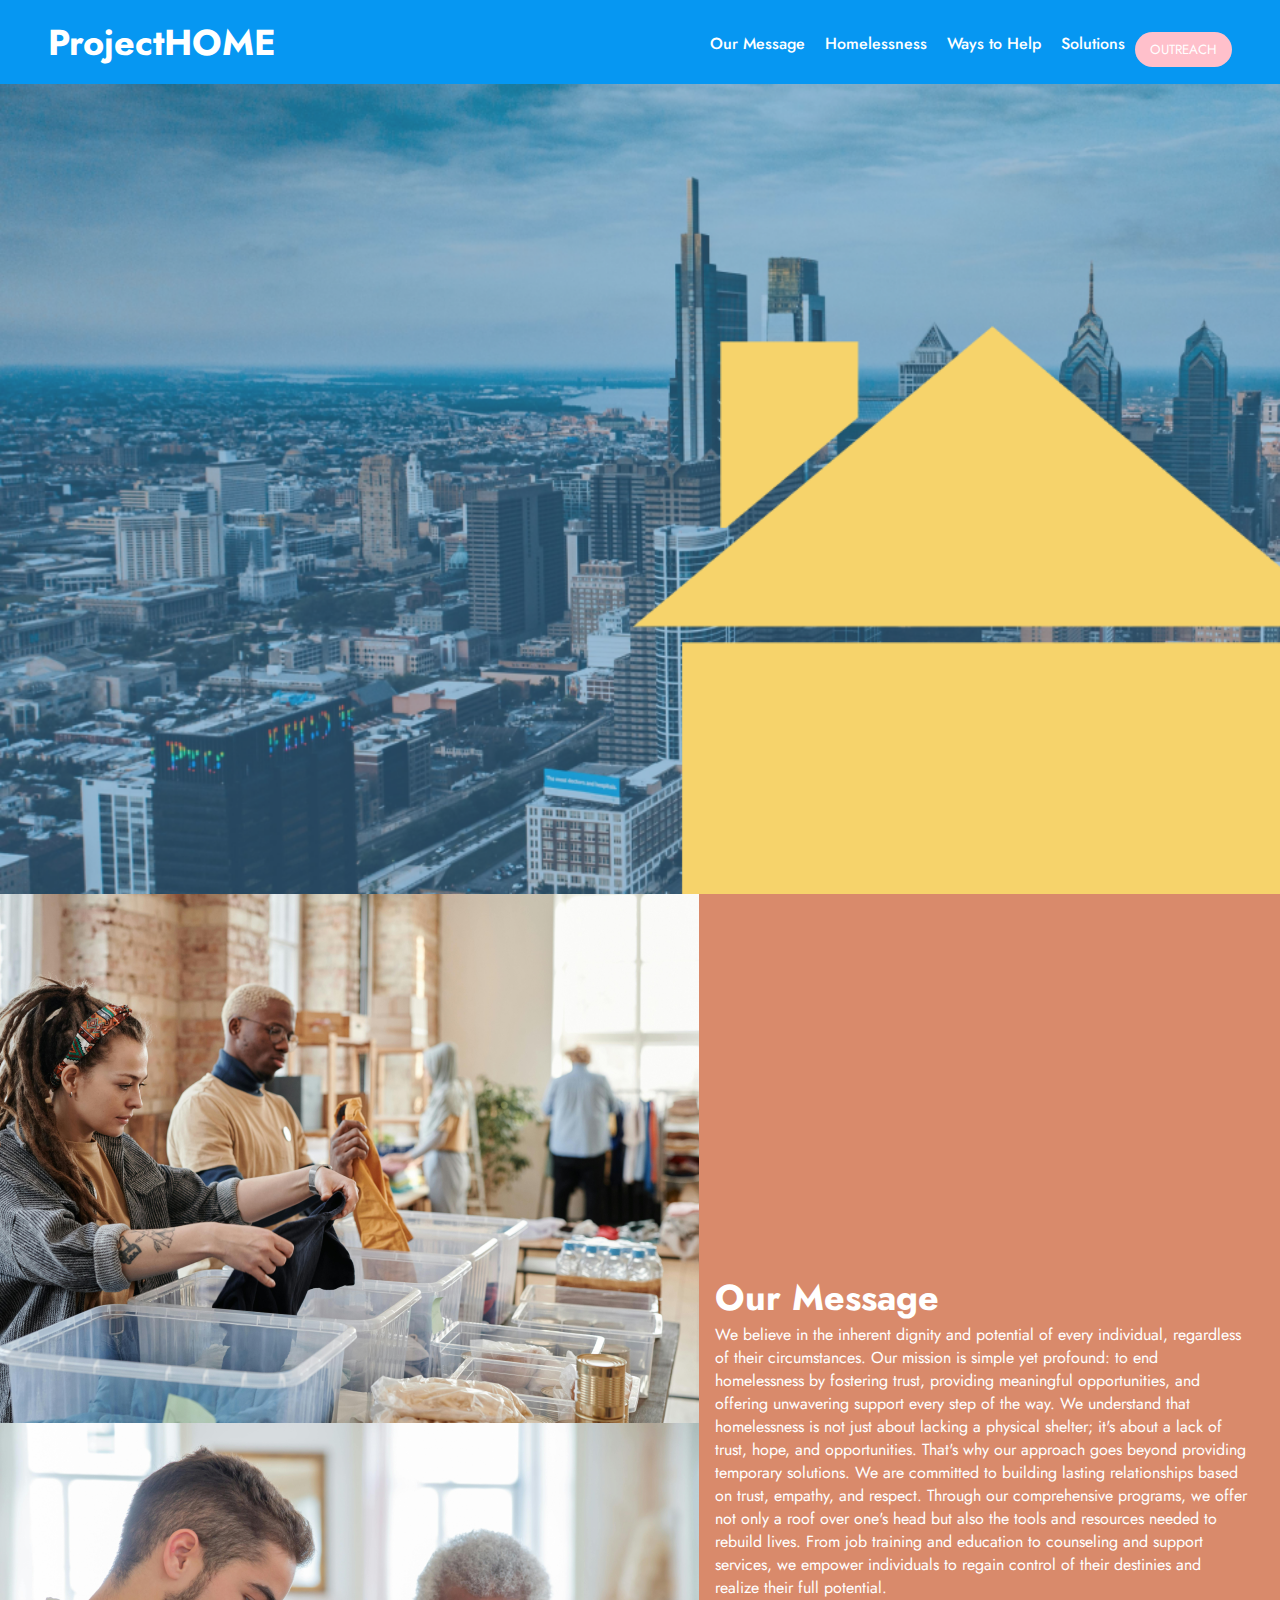
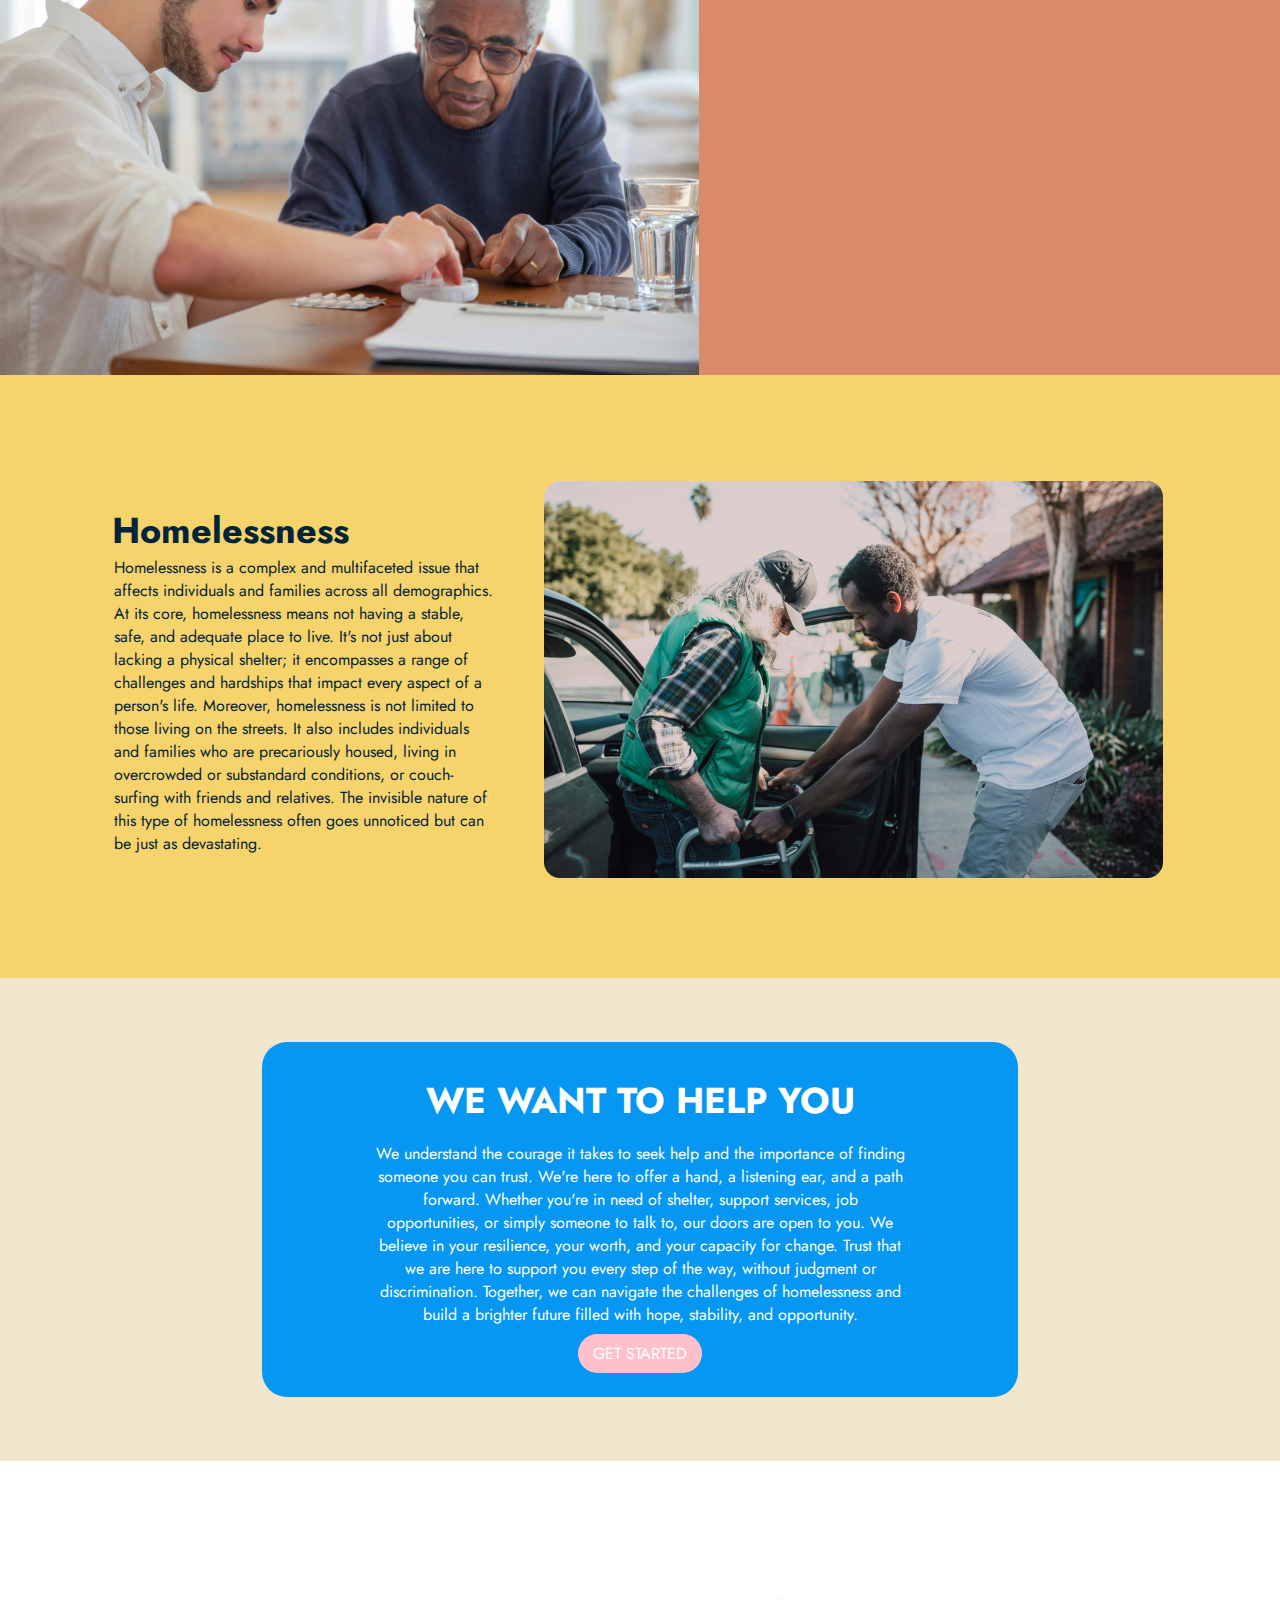
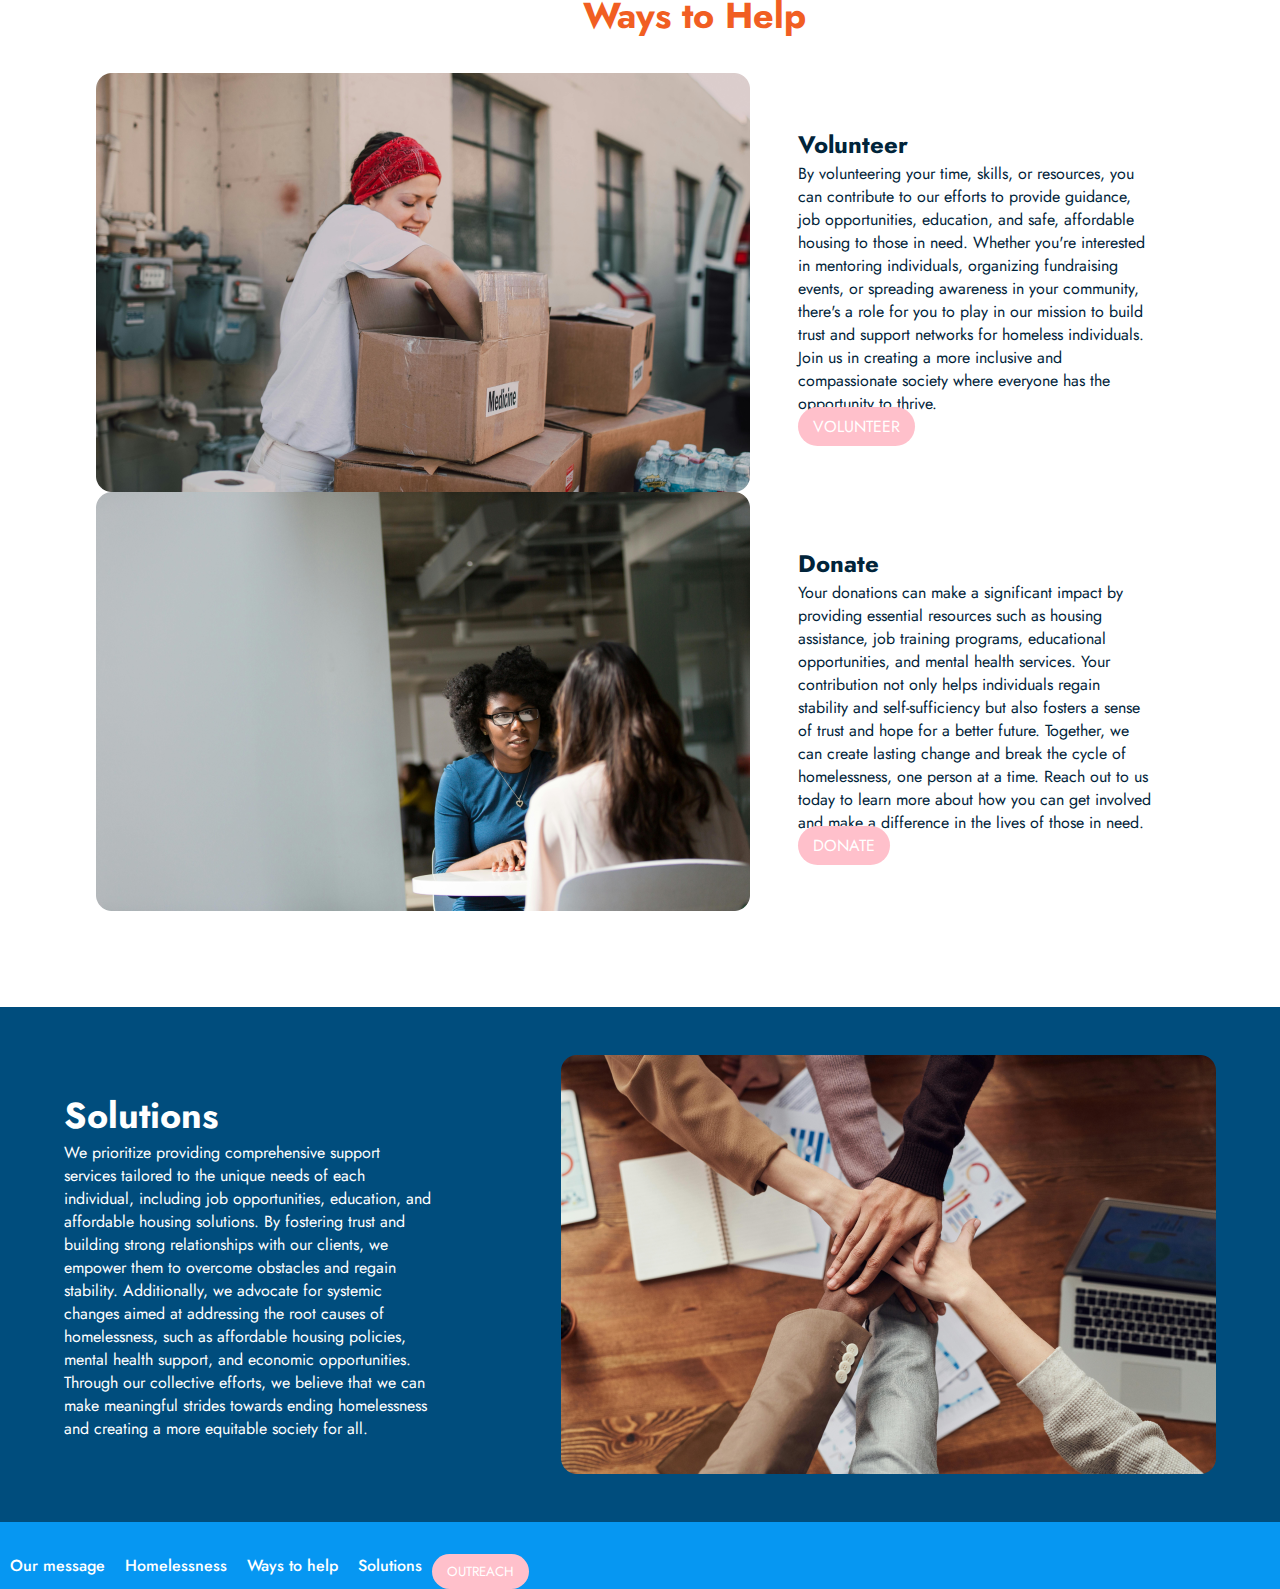
==== commit 891c0727: "updated!" ====
--- a/index.html
+++ b/index.html
@@ -44,7 +44,6 @@
         </div>
         </div>
 
- <!--- Our Message Section-->
  <div class="homelessness">
     <div class="container-homelessness"> 
         <div class="left-col">
@@ -82,7 +81,7 @@
         <div class="two-column-container-content">
         <h2>Volunteer</h2>
         <p>By volunteering your time, skills, or resources, you can contribute to our efforts to provide guidance, job opportunities, education, and safe, affordable housing to those in need. Whether you're interested in mentoring individuals, organizing fundraising events, or spreading awareness in your community, there's a role for you to play in our mission to build trust and support networks for homeless individuals. Join us in creating a more inclusive and compassionate society where everyone has the opportunity to thrive.</p>
-        <button type="volunteer-button">VOLUNTEER</button>
+        <a class="btn" href="formpage.html" type="button">VOLUNTEER</a>
         </div>
     </div>
 
@@ -93,7 +92,7 @@
         <div class="two-column-container-content">
         <h2>Donate</h2>
         <p>Your donations can make a significant impact by providing essential resources such as housing assistance, job training programs, educational opportunities, and mental health services. Your contribution not only helps individuals regain stability and self-sufficiency but also fosters a sense of trust and hope for a better future. Together, we can create lasting change and break the cycle of homelessness, one person at a time. Reach out to us today to learn more about how you can get involved and make a difference in the lives of those in need.</p>
-        <button type="button">DONATE</button>
+        <a class="btn" href="formpage.html" type="button">DONATE</a>
         </div>
     </div>
     </div>
--- a/style.css
+++ b/style.css
@@ -23,9 +23,15 @@
     padding-left: 3em;
 }
 
+.logo {
+    padding-top: 1em;
+    padding-bottom: 1em;
+}
+
 ul {
     display: flex;
     padding-top: 2em;
+    padding-right: 3em;
 }
 
 ul li {
@@ -160,6 +166,10 @@
     gap: 1em;
 }
 
+.two-col-containertwo {
+    padding: 2em;
+}
+
 
 
 .right-col {
@@ -206,10 +216,6 @@
 }
 
 
-.two-col-container{
-margin: 2em;
-}
-
 .two-column-container-content {
 padding: 2em;
 }
@@ -223,6 +229,11 @@
 
 .two-col-container p{
     font-family: 'jost', sans-serif;
+}
+
+.right-col-solutions {
+    padding: 3em;
+    padding-right: 4em;
 }
 
 button, .btn {
@@ -288,6 +299,8 @@
           display: flex;
       }
       
+
+
       form input {
         padding: 5px;
         width: 100%;
@@ -314,4 +327,29 @@
             display:block;
         }
 
-      }
+        .navigation {
+            display:block;
+            background: var(--primary-blue);
+            color: white;
+        }
+
+        .logo {
+            text-align: center;
+            padding-right: 3.5em;
+            padding-top: 3em;
+        }
+
+        ul {
+            display: block;
+            padding-right: 3em;
+            text-align: center;
+        }
+        
+        ul li {
+            list-style-type: none;
+        }
+
+        img {
+            display: flex;
+        }
+
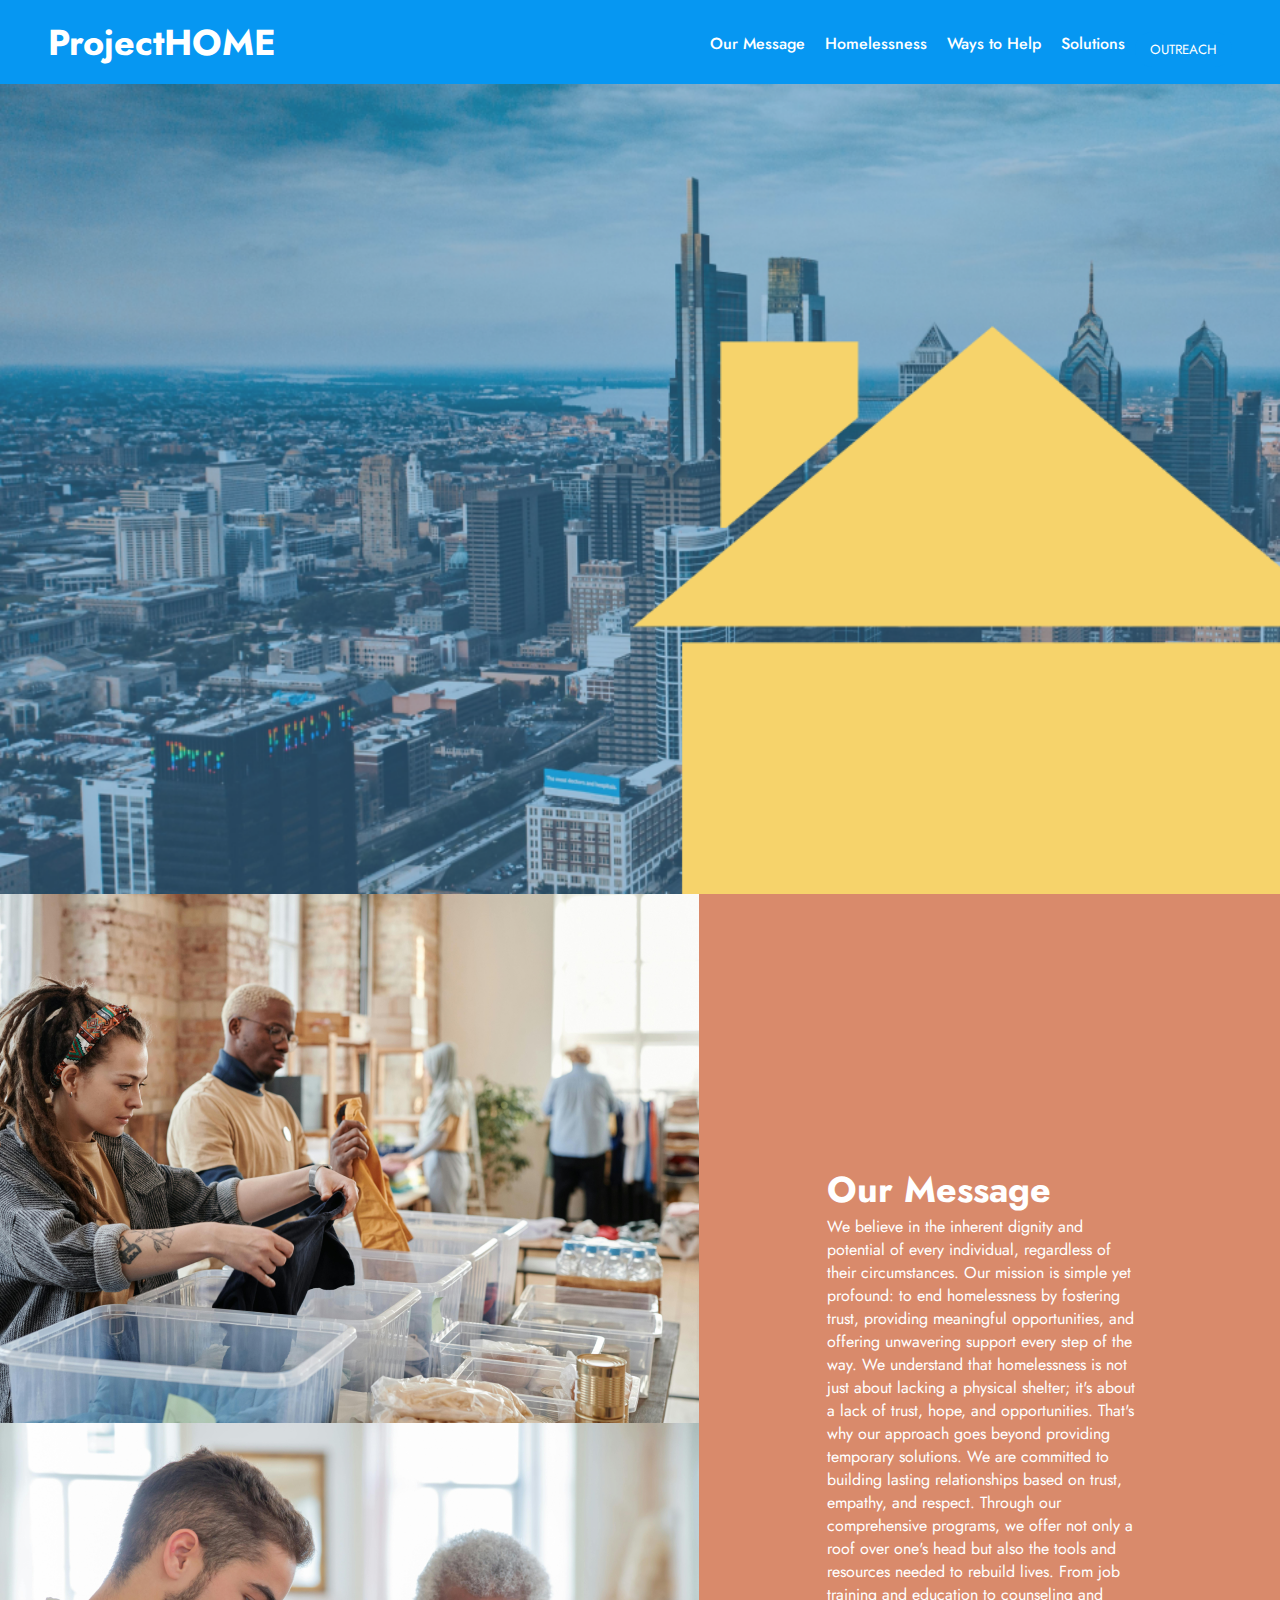
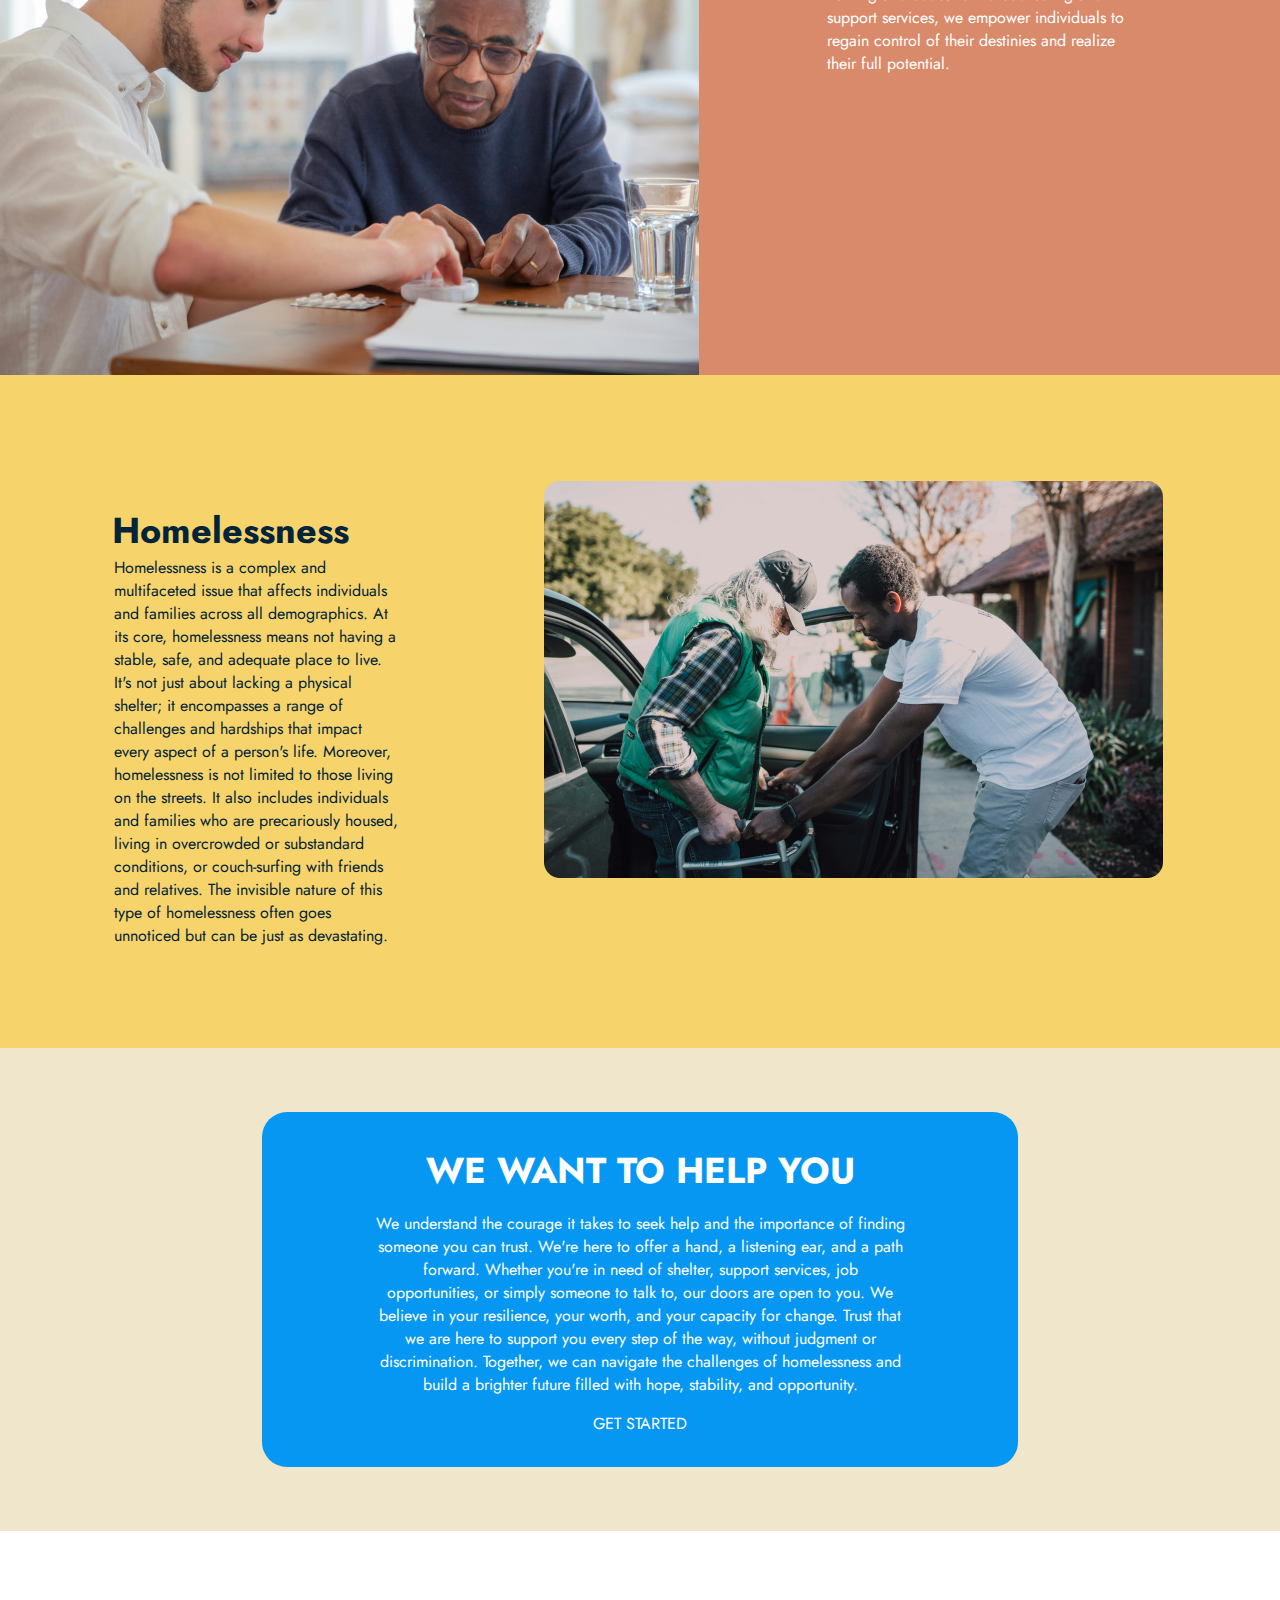
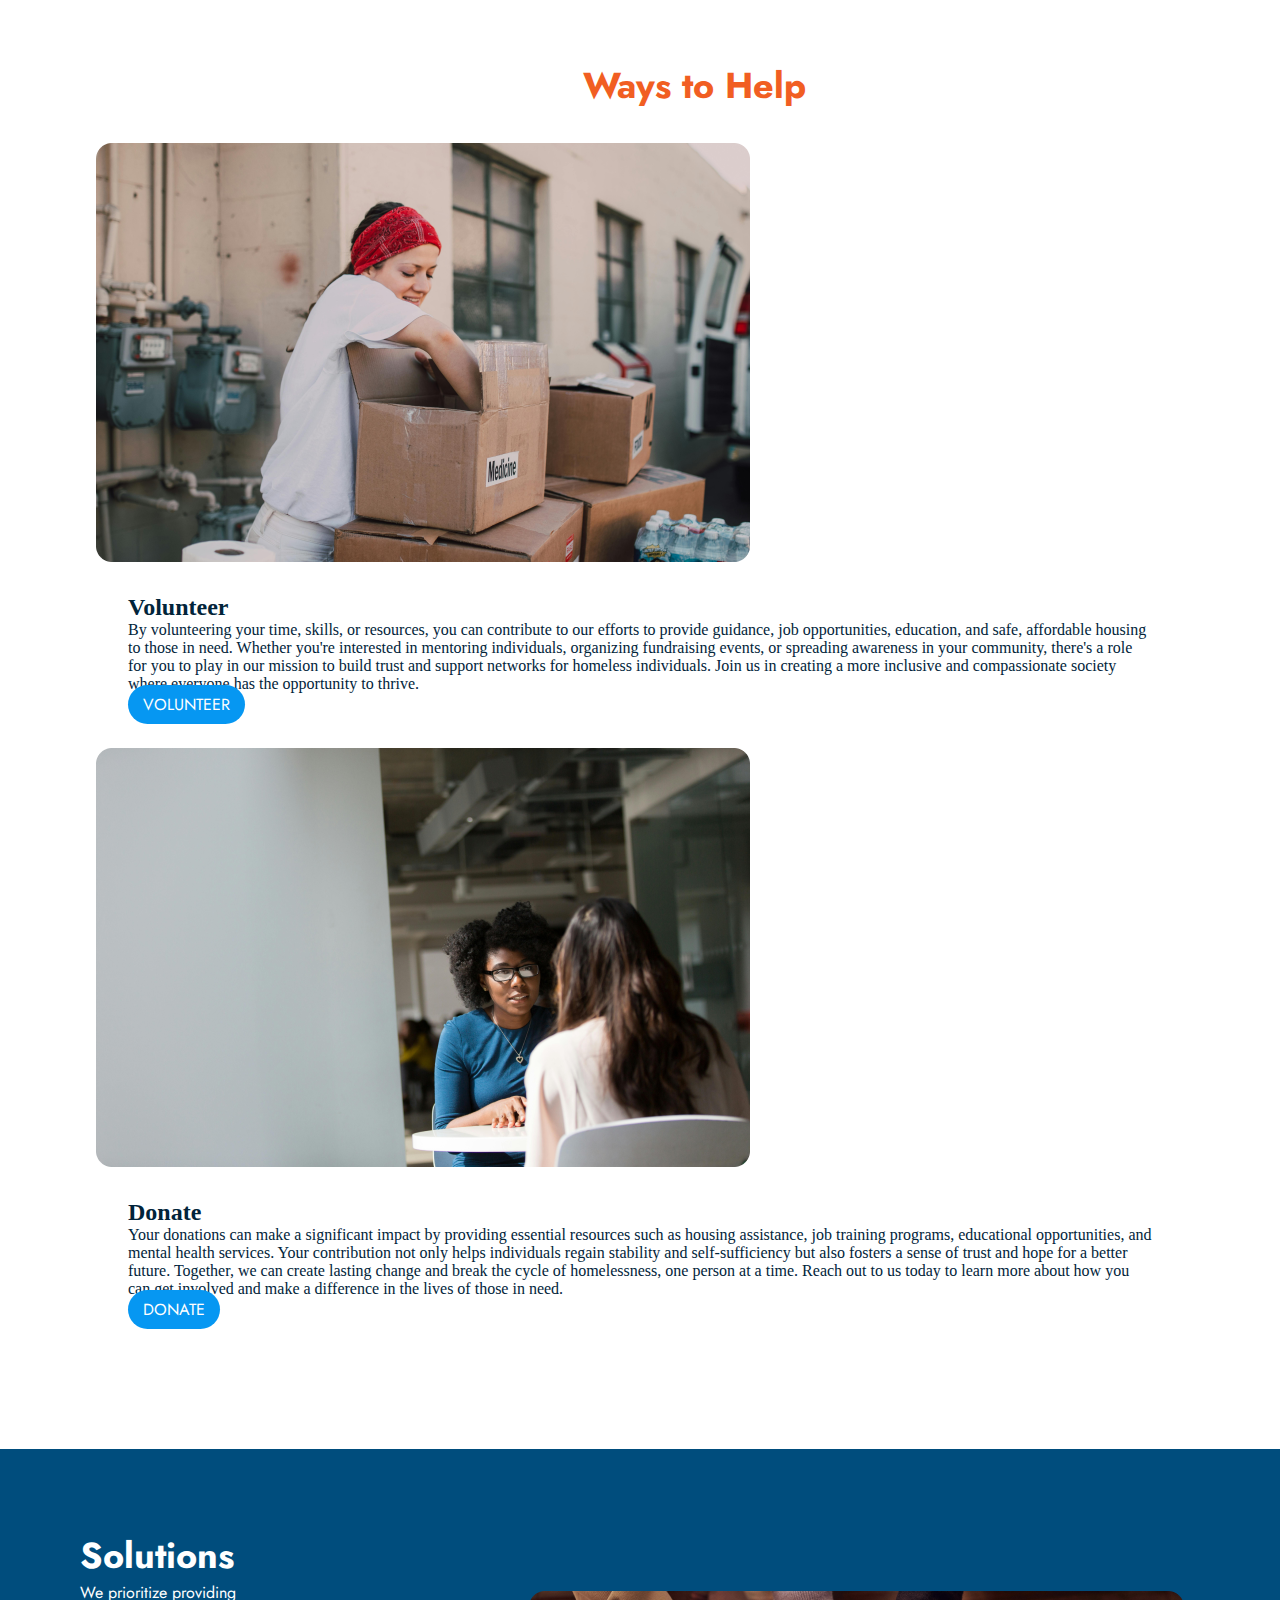
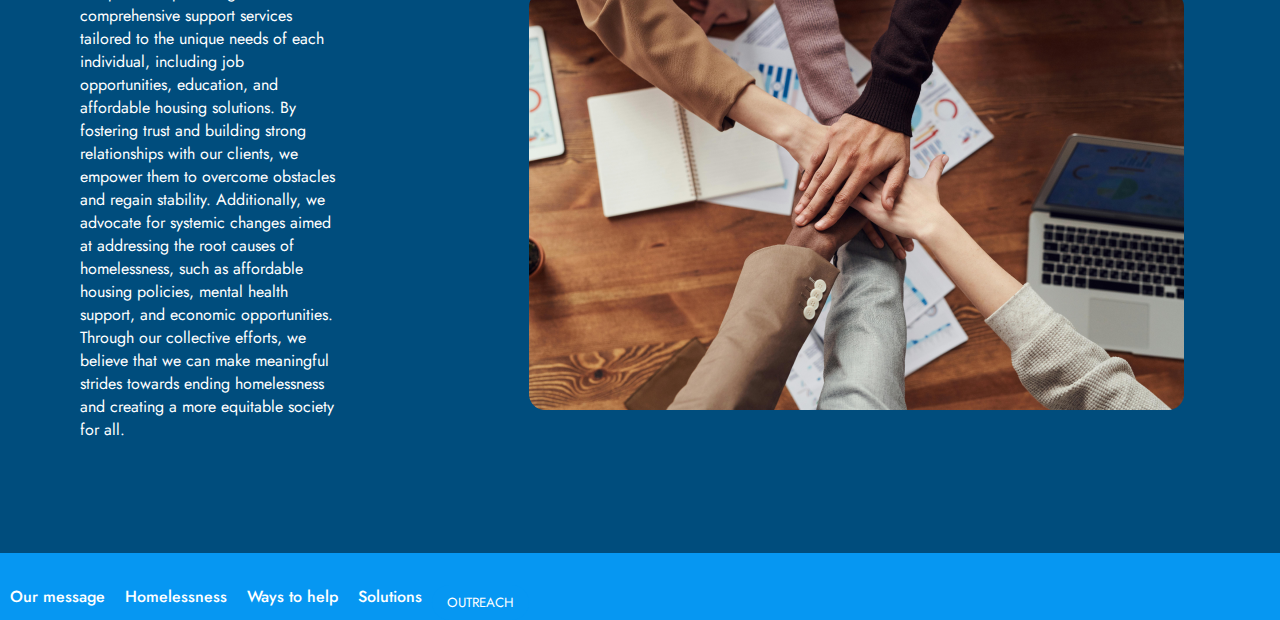
==== commit f1a7833b: "updated!!" ====
--- a/index.html
+++ b/index.html
@@ -62,7 +62,7 @@
          <h1>WE WANT TO HELP YOU</h1>
          <p>We understand the courage it takes to seek help and the importance of finding someone you can trust. We're here to offer a hand, a listening ear, and a path forward. Whether you're in need of shelter, support services, job opportunities, or simply someone to talk to, our doors are open to you. We believe in your resilience, your worth, and your capacity for change. Trust that we are here to support you every step of the way, without judgment or discrimination. Together, we can navigate the challenges of homelessness and build a brighter future filled with hope, stability, and opportunity.</p>
          <div>
-         <a class="btn" href="formpage.html" type="button">GET STARTED</a>
+         <a class="btn" href="outreachpage.html" type="button">GET STARTED</a>
         </div>
     </div>
     </div>
@@ -73,7 +73,7 @@
         <h1>Ways to Help</h1>
     </div>
 
-        <div class="two-col-container"> 
+        <div class="two-col-container-help"> 
         
        <div>
         <img src="volunteer.png" alt="">
@@ -85,7 +85,7 @@
         </div>
     </div>
 
-<div class="two-col-container">
+<div class="two-col-container-help">
     <div>
         <img src="donate.png" alt="">
         </div>
--- a/style.css
+++ b/style.css
@@ -134,6 +134,11 @@
     padding-right: 5em;
 }
 
+.right-col {
+    padding-left: 7em;
+    padding-right: 7em;
+}
+
 .right-col2 {
     margin-top: 5.3em;
     margin-right: 6em;
@@ -154,6 +159,8 @@
     background-color: var(--secondary-pink);
 }
 
+
+
 .blue-background {
 background-color: var(--less-dark-blue);
 color: white;
@@ -166,10 +173,6 @@
     gap: 1em;
 }
 
-.two-col-containertwo {
-    padding: 2em;
-}
-
 
 
 .right-col {
@@ -185,7 +188,7 @@
 }
 
 .left-col p {
-    padding-right: 3em;
+    padding-right: 9em;
     padding-left: 2.1em;
 }
 
@@ -210,9 +213,12 @@
     font-weight: bold;
     font-size: 36px;
 }
+.two-col-container p {
+    padding-bottom: 2em;
+}
 
 .left-col-solutions {
-    padding: 4em;
+    padding: 5em;
 }
 
 
@@ -232,14 +238,13 @@
 }
 
 .right-col-solutions {
-    padding: 3em;
-    padding-right: 4em;
+  padding: 6em;
 }
 
 button, .btn {
         padding: 8px 15px;
         border-radius: 30px;
-        background: pink;
+        background: var(--primary-blue);
         text-transform: uppercase;
         color: white;
         border: none;
@@ -295,12 +300,6 @@
         font-size: 0.9em;
       }
 
-      .card-details {
-          display: flex;
-      }
-      
-
-
       form input {
         padding: 5px;
         width: 100%;
@@ -310,11 +309,41 @@
         box-shadow: 2px 2px #9e644d;
       }
 
-
-
-
-
-
+      .info {
+          text-align: center;
+          padding: 3em;
+      }
+
+      .info h1 {
+          padding-bottom: 2em;
+      }
+
+      .info p {
+          padding-left: 10em;
+          padding-right: 10em;
+      }
+
+      .address-lines {
+          display: flex;
+          padding: 3em;
+          justify-content: space-between;
+      }
+
+      .address-line-one {
+          padding-left: 10em;
+      }
+
+      .address-line-two {
+          align-text: center;
+      }
+
+      .address-line-three {
+          padding-right: 10em;
+      }
+
+      .locations {
+          padding-top: 2em;
+      }
 
 
 
@@ -349,7 +378,16 @@
             list-style-type: none;
         }
 
-        img {
-            display: flex;
-        }
-
+        .two-col-container {
+            display: block;
+        }
+
+        .right-col {
+            padding: 3em;
+            text-align: center;
+        }
+
+        .homelessness {
+            display: block;
+            text-align: center;
+        }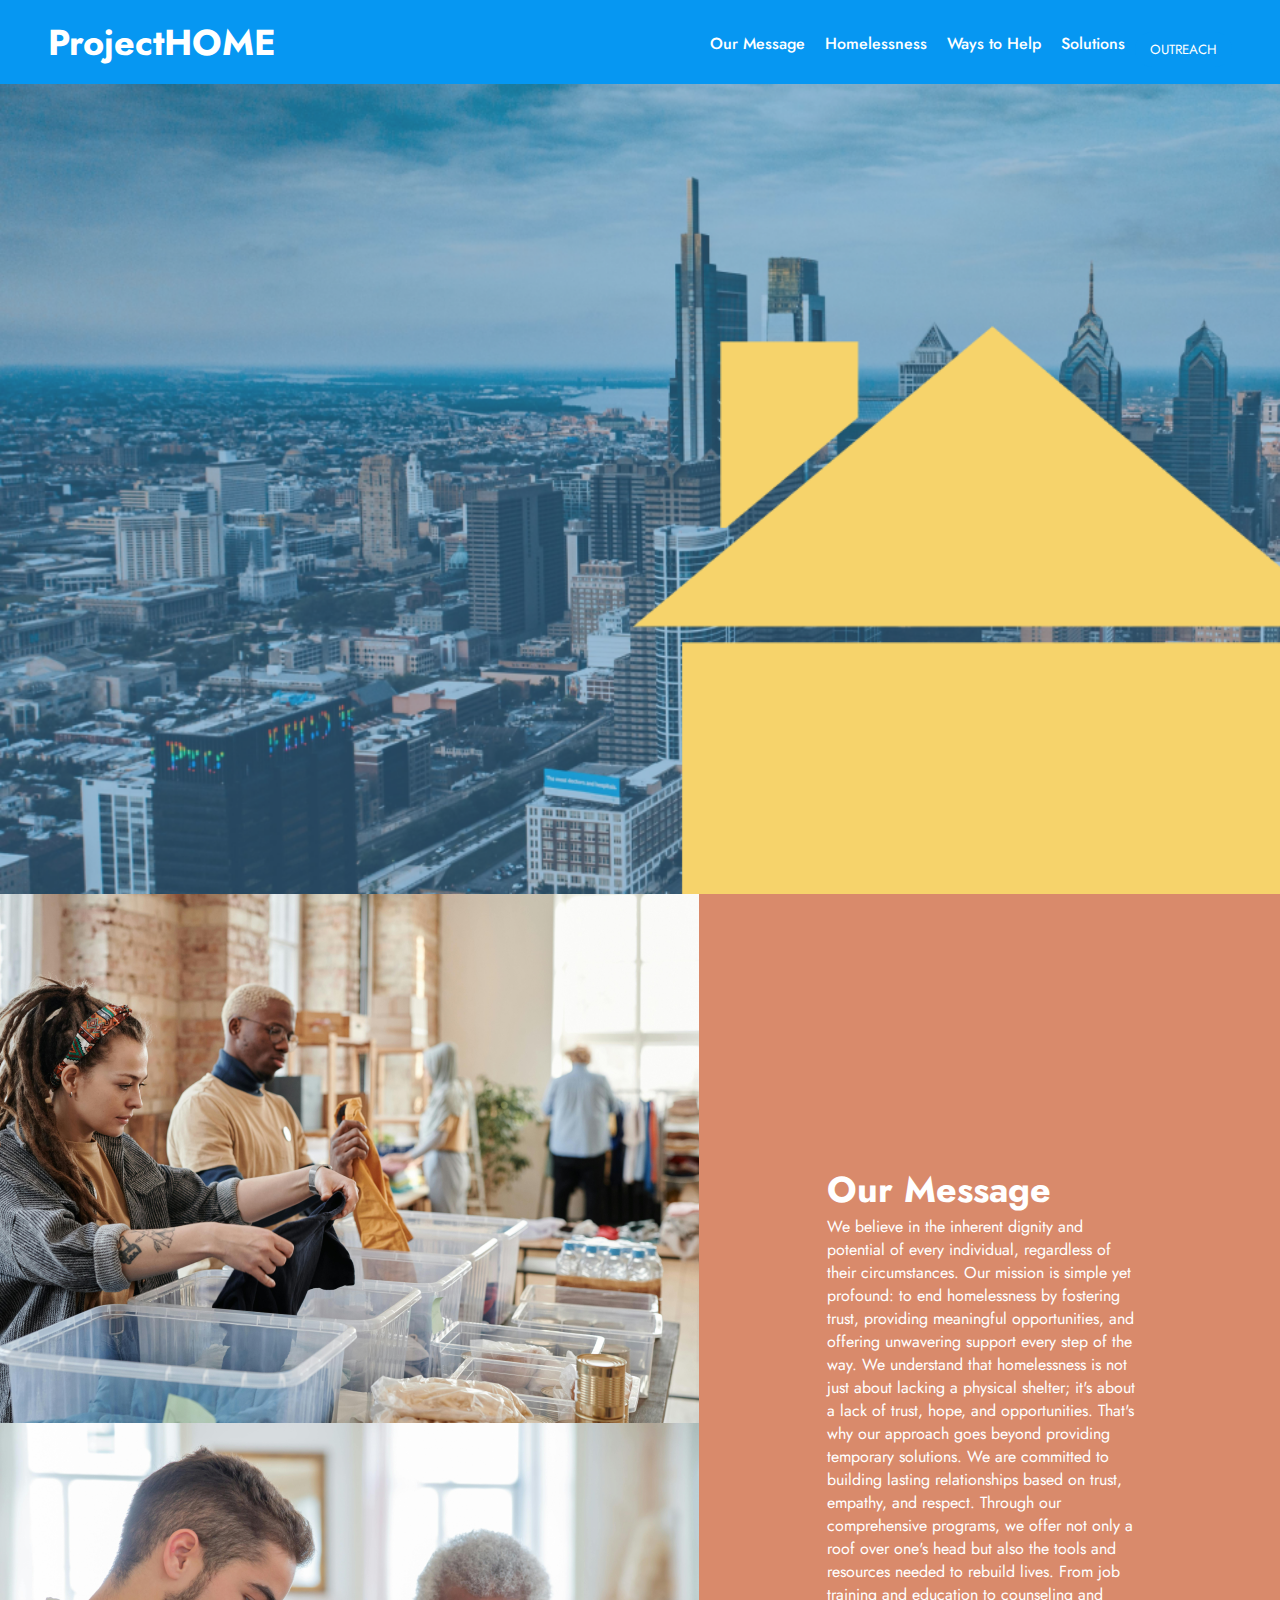
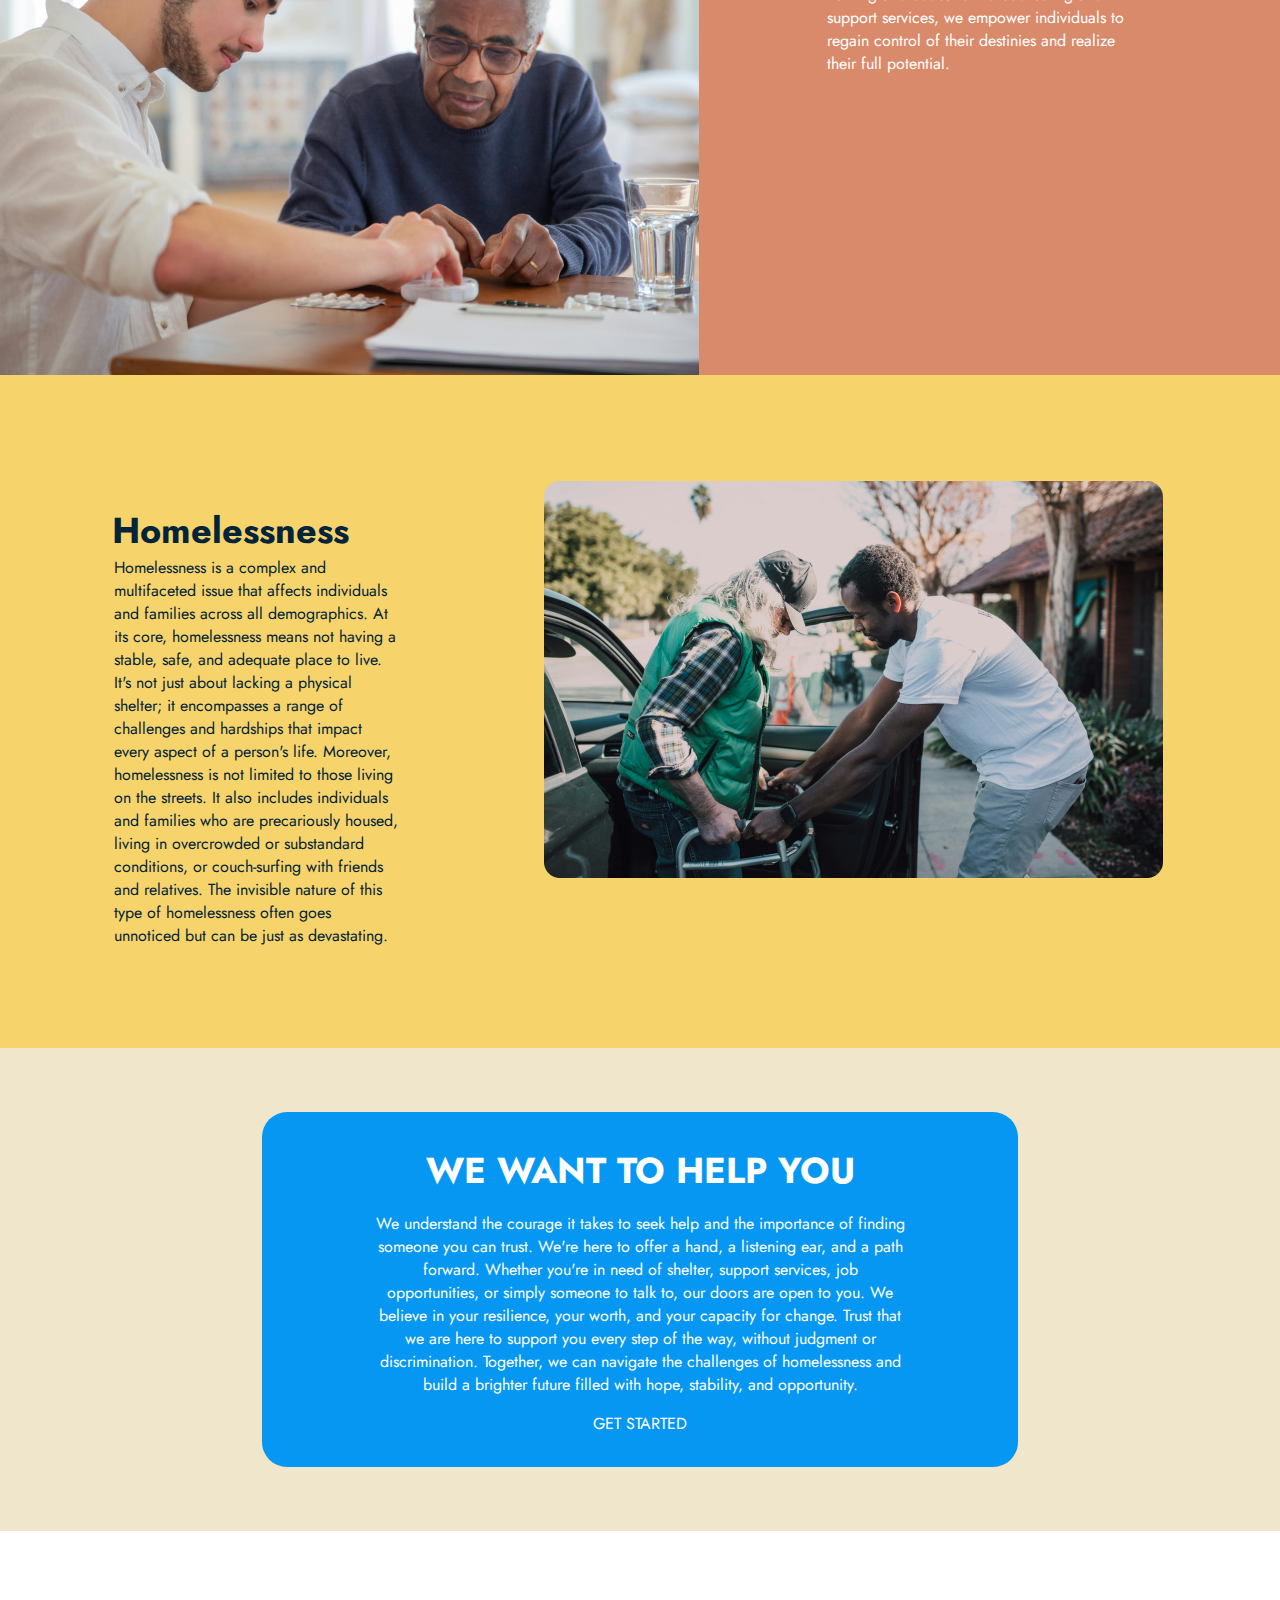
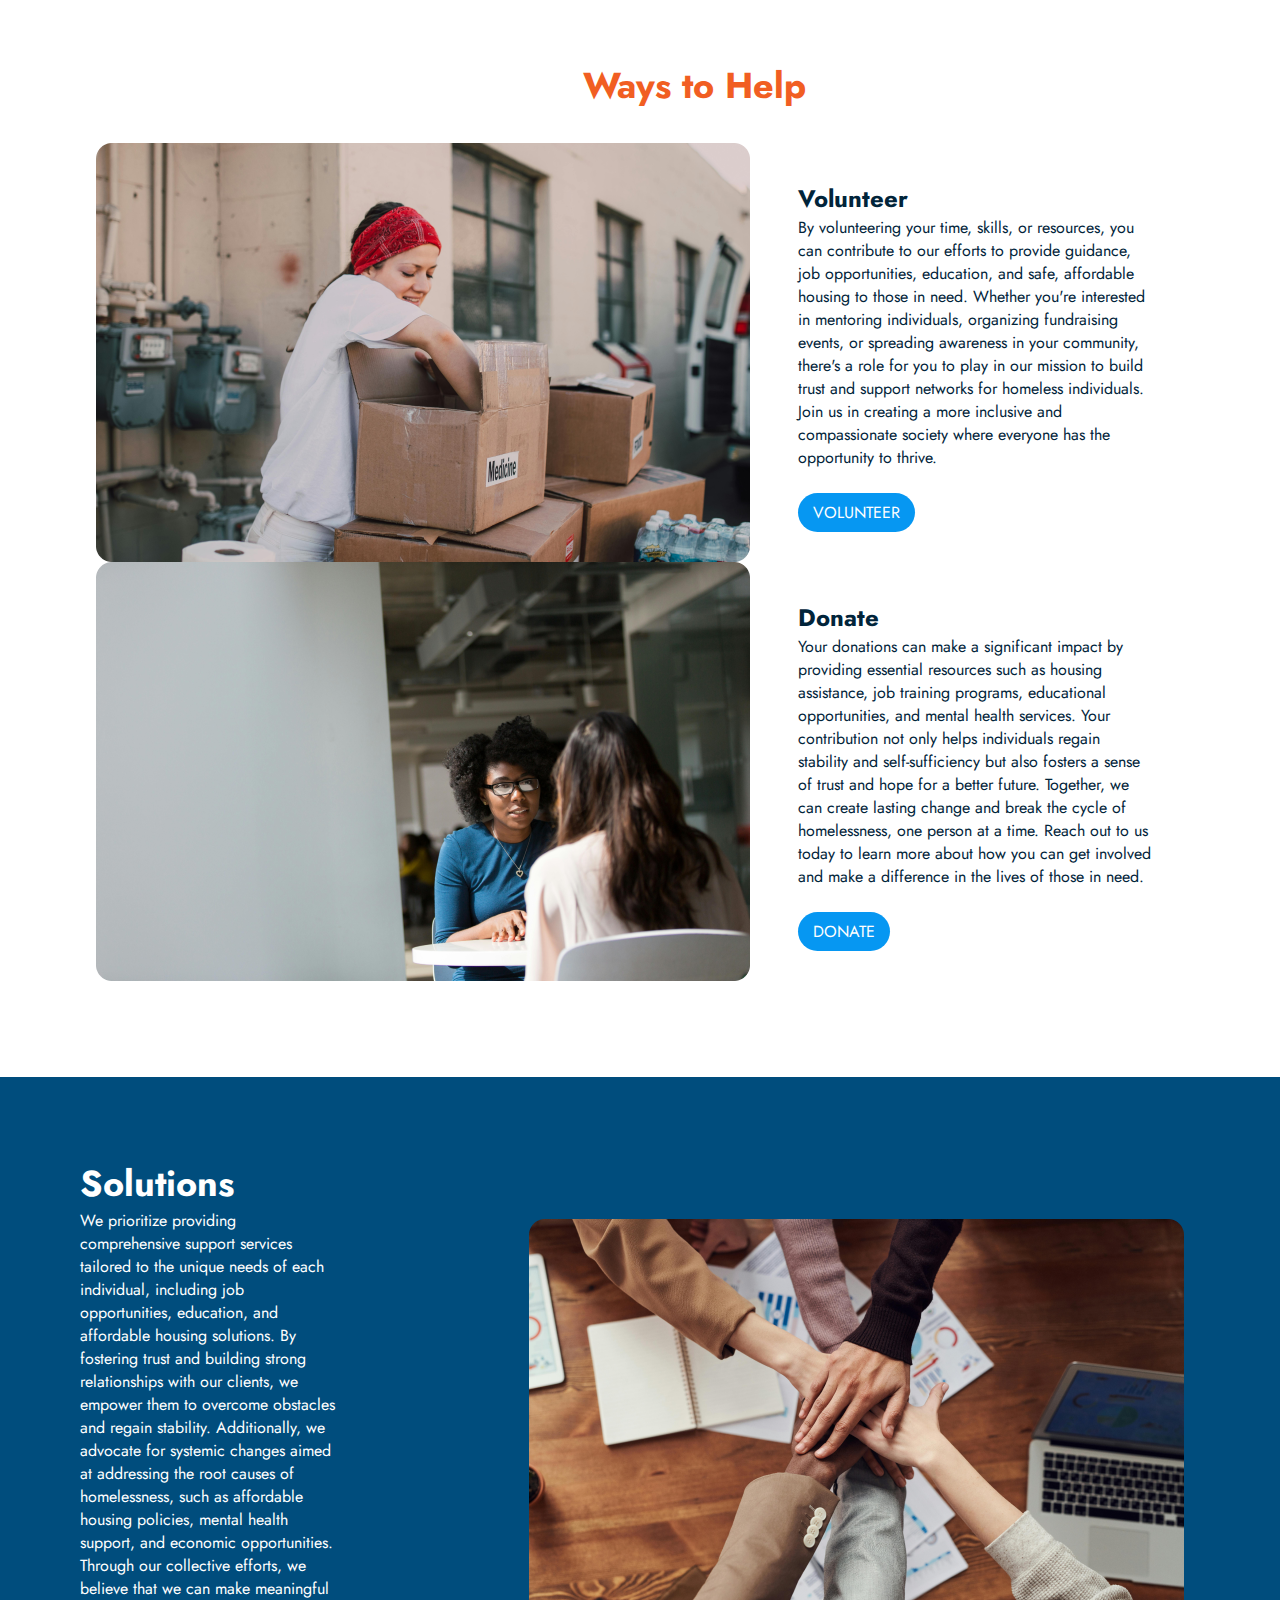
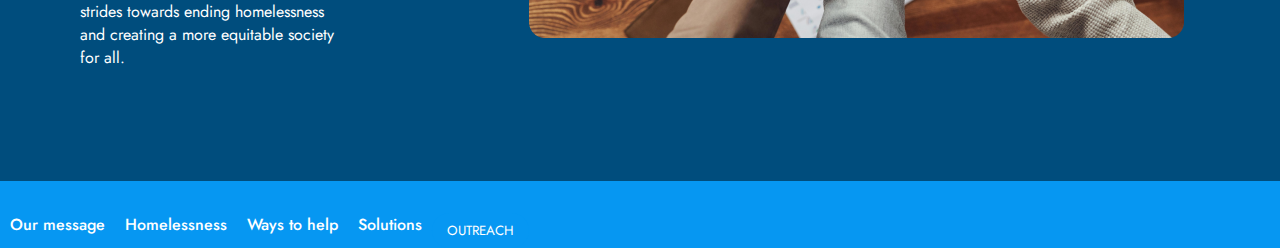
==== commit c2c930af: "updated!!" ====
--- a/index.html
+++ b/index.html
@@ -73,7 +73,7 @@
         <h1>Ways to Help</h1>
     </div>
 
-        <div class="two-col-container-help"> 
+        <div class="two-col-container"> 
         
        <div>
         <img src="volunteer.png" alt="">
@@ -85,7 +85,7 @@
         </div>
     </div>
 
-<div class="two-col-container-help">
+<div class="two-col-container">
     <div>
         <img src="donate.png" alt="">
         </div>
--- a/style.css
+++ b/style.css
@@ -312,25 +312,38 @@
       .info {
           text-align: center;
           padding: 3em;
+          background-color:#004D7D;
+          color: white;
+          font-family: "jost";
       }
 
       .info h1 {
           padding-bottom: 2em;
+          padding-top: 3em;
+      }
+
+      .info h3 {
+          padding-top: 3em;
       }
 
       .info p {
-          padding-left: 10em;
-          padding-right: 10em;
+          padding-left: 12.5em;
+          padding-right: 12.5em;
       }
 
       .address-lines {
           display: flex;
           padding: 3em;
           justify-content: space-between;
+          font-family: 'jost';
+          color: white;
+          background-color:#004D7D;
+          padding-bottom: 5em;
+          text-align: center;
       }
 
       .address-line-one {
-          padding-left: 10em;
+          padding-left: 6em;
       }
 
       .address-line-two {
@@ -345,6 +358,18 @@
           padding-top: 2em;
       }
 
+      ol li {
+          list-style-type: none;
+          padding-bottom: 1.5em;
+      }
+
+      .questions {
+         color: white;
+         background-color:#004D7D;
+         padding-bottom: 5em;
+         text-align: center;
+         font-family: 'jost';
+      }
 
 
 
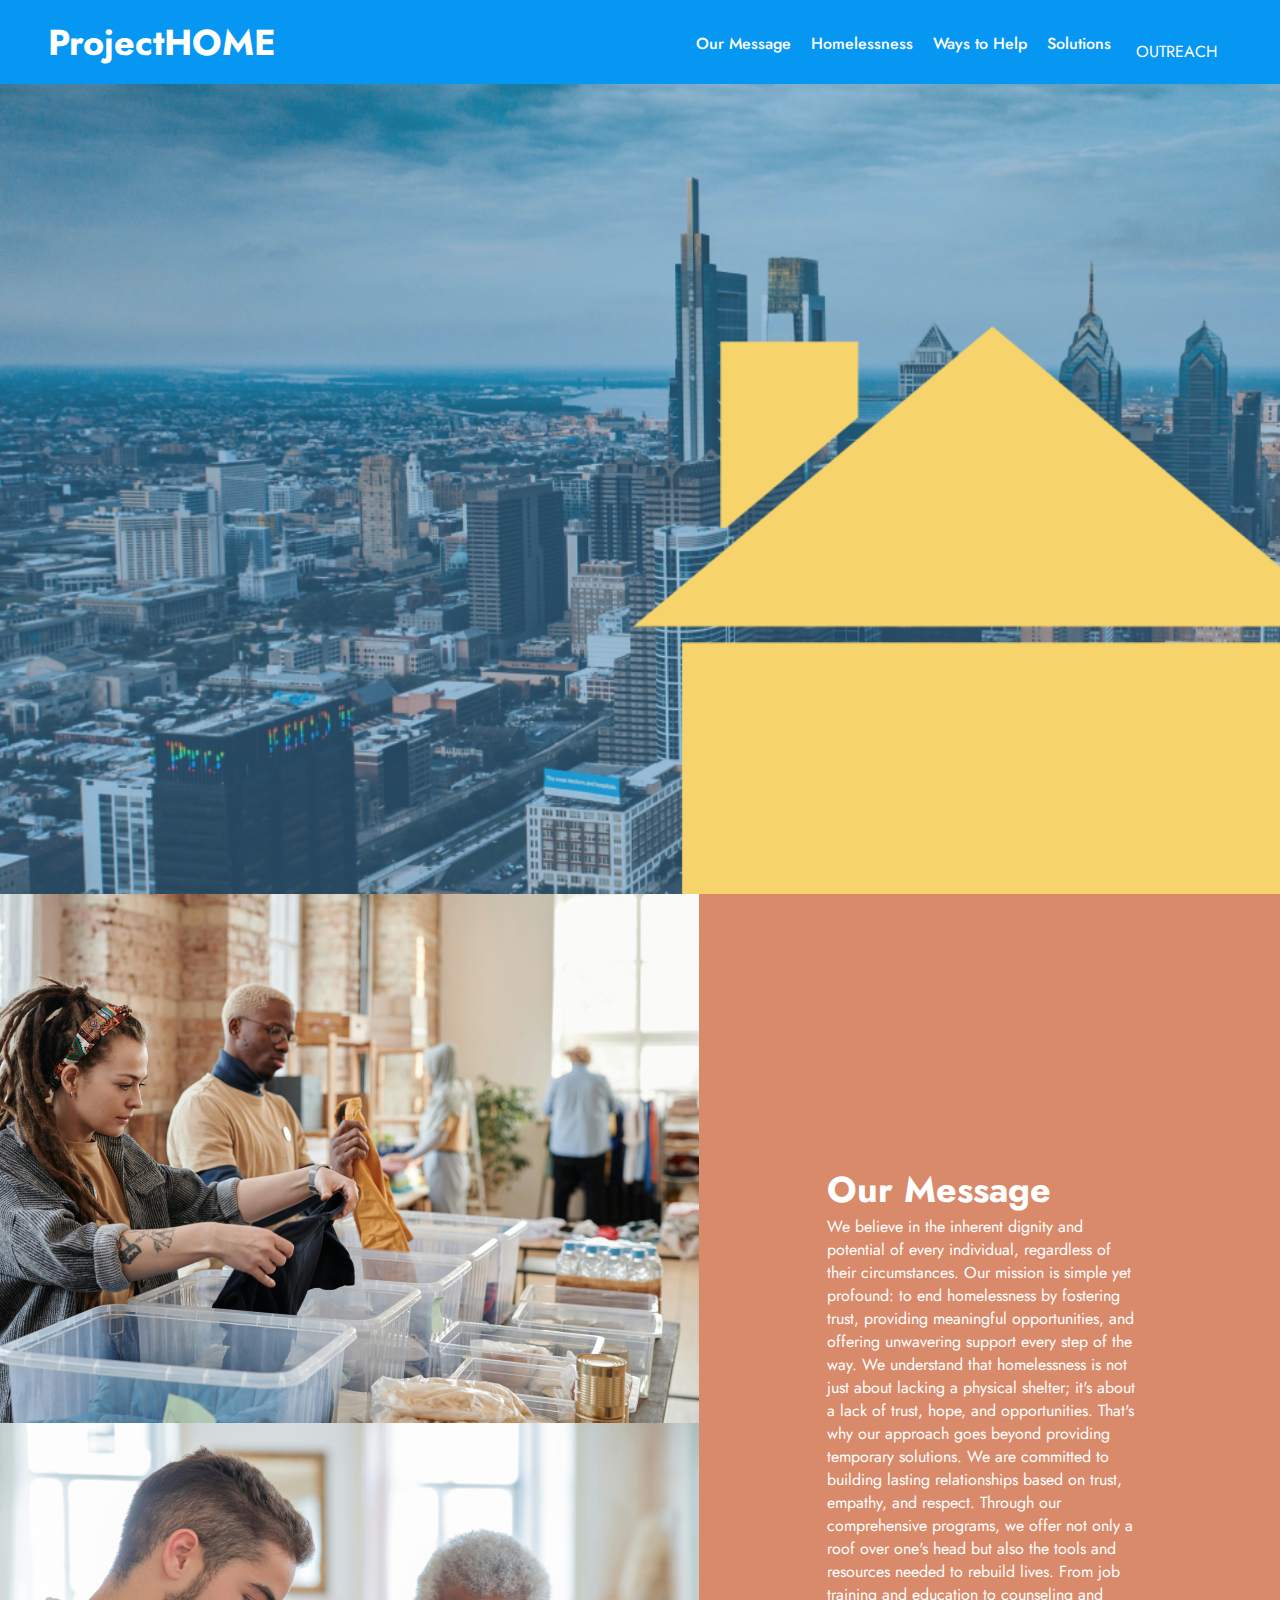
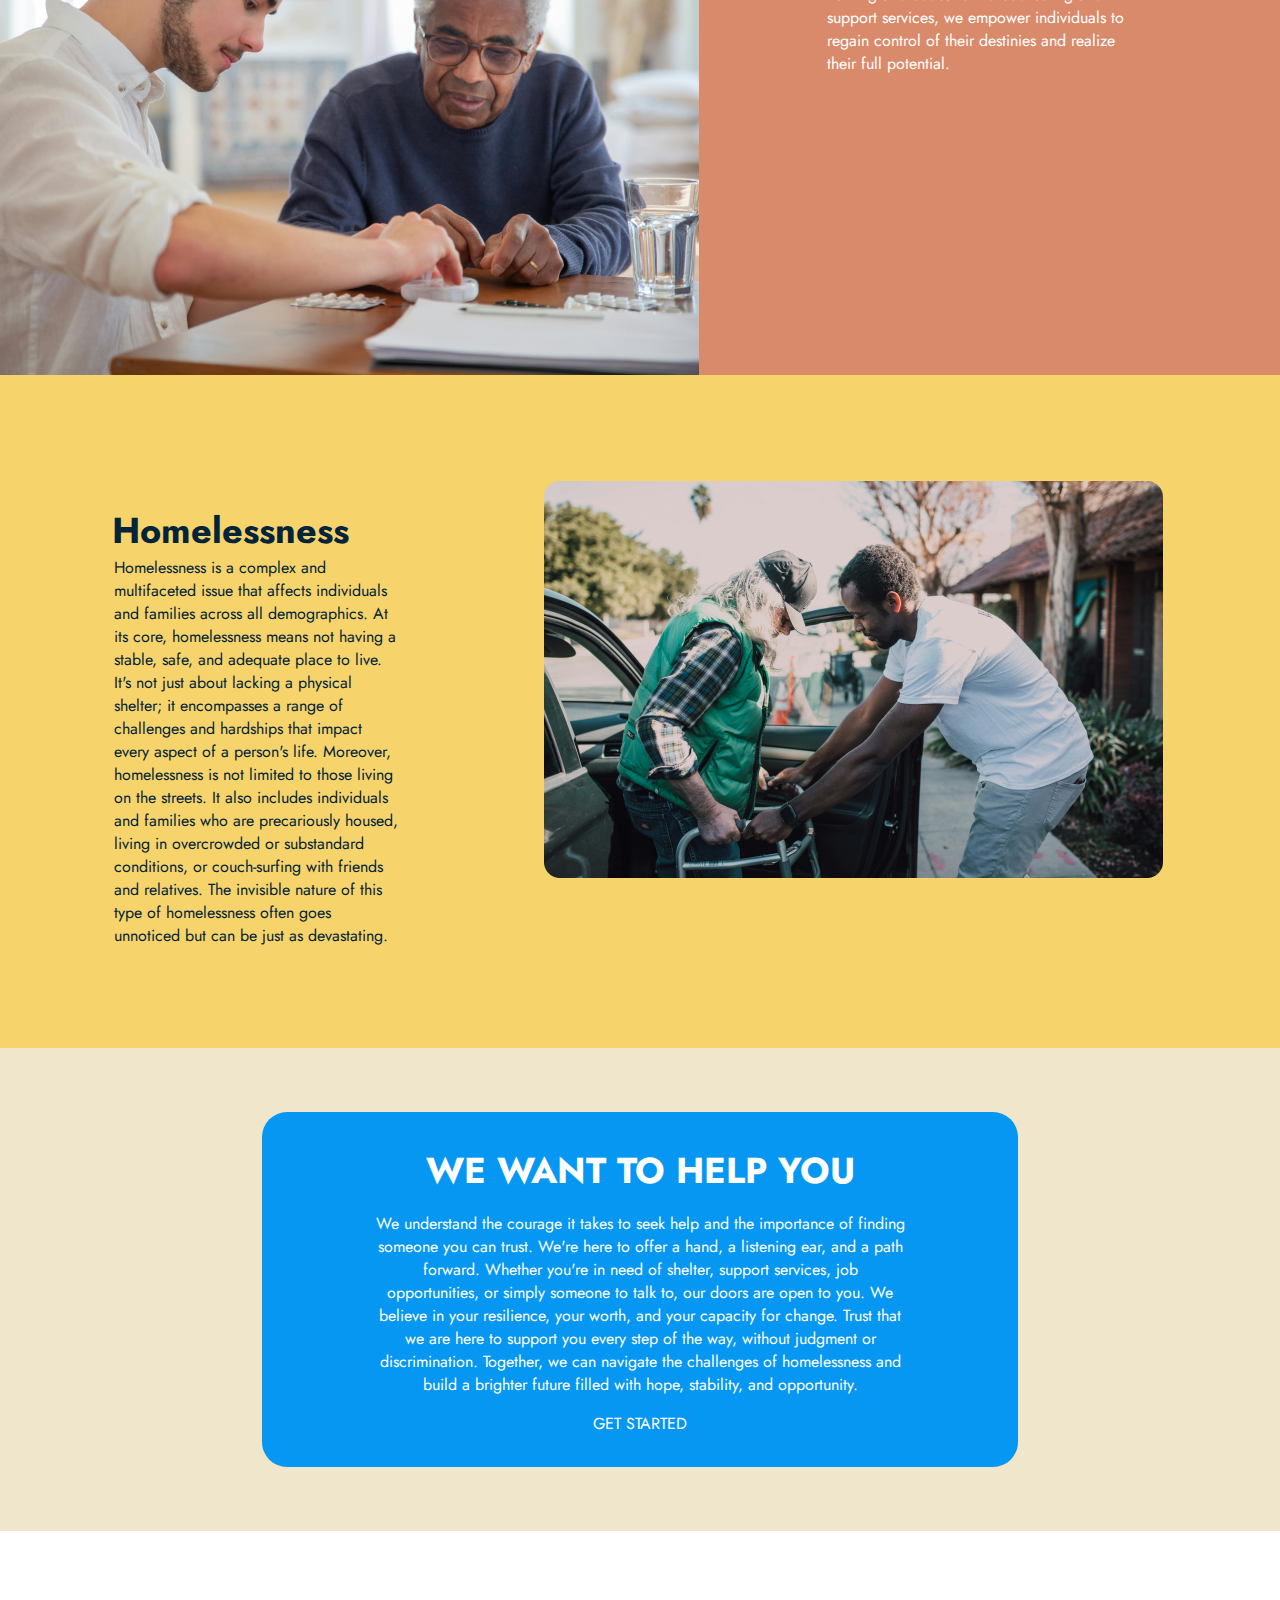
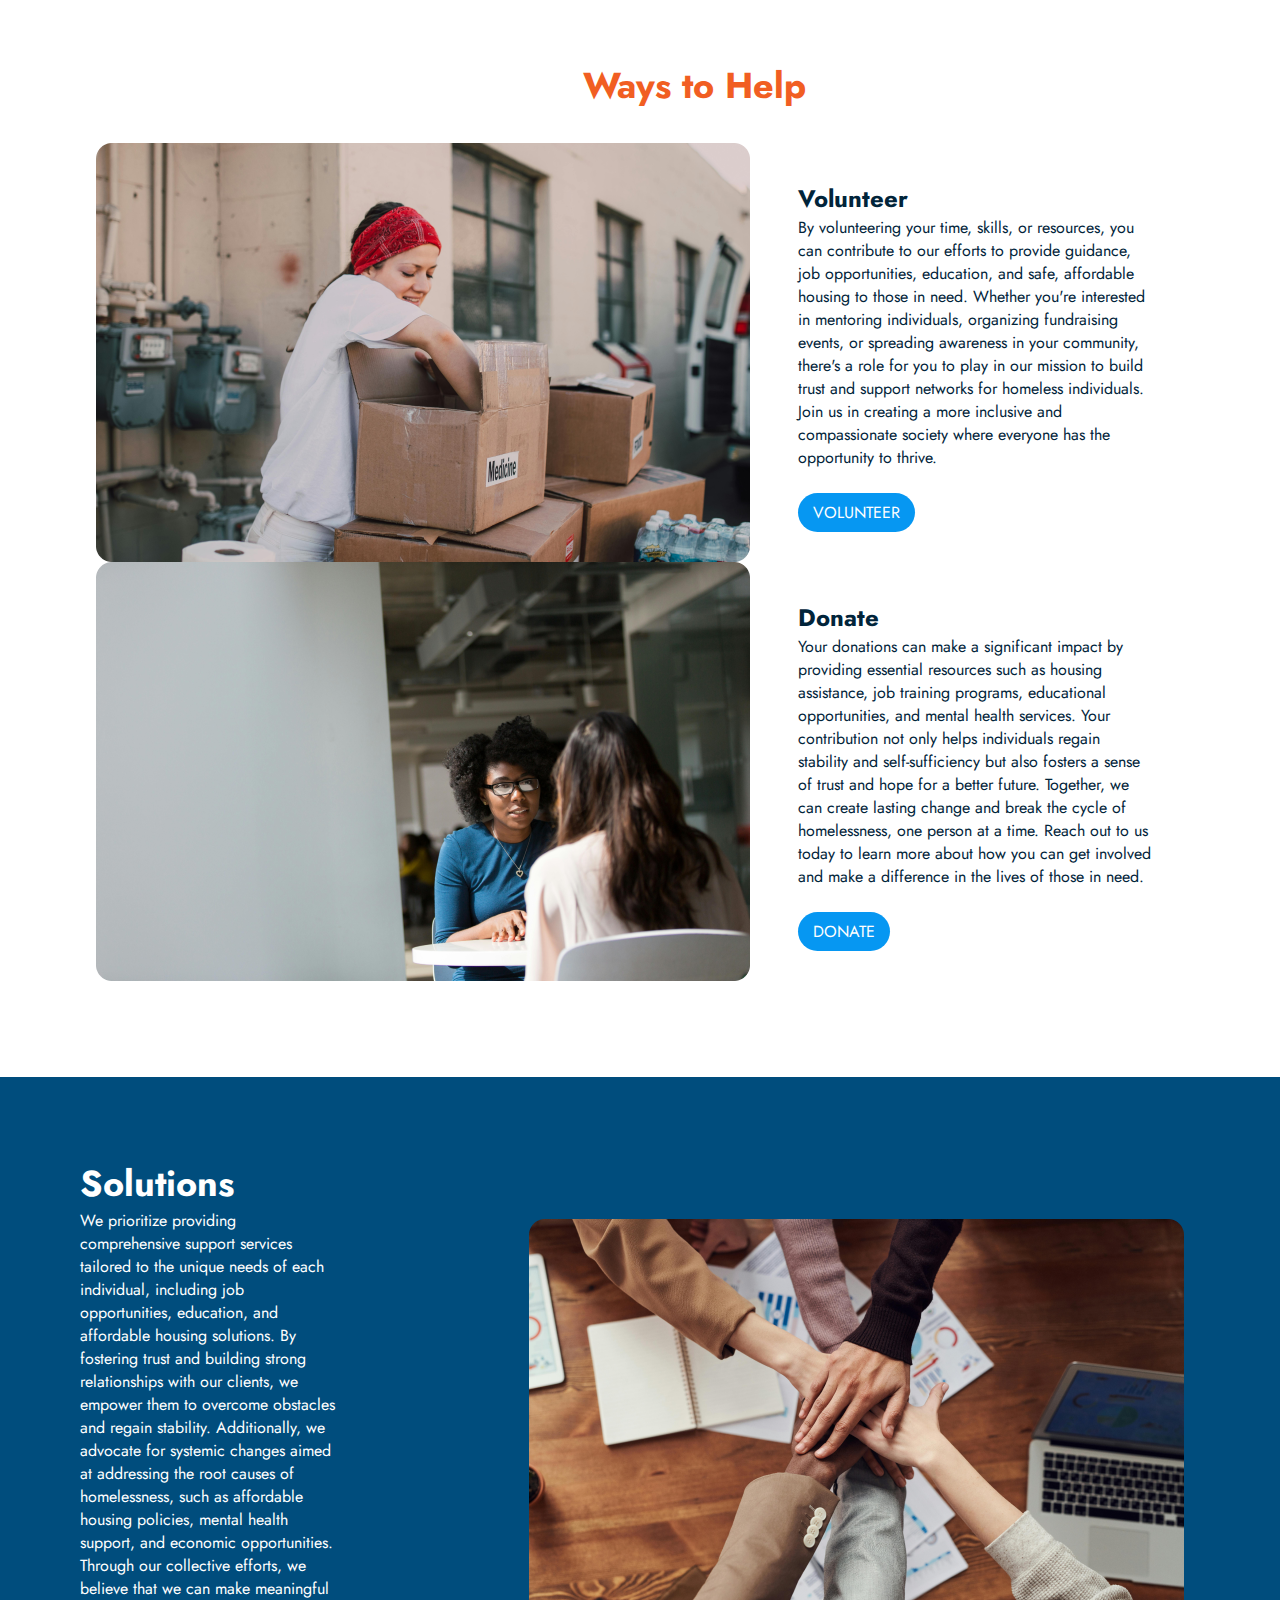
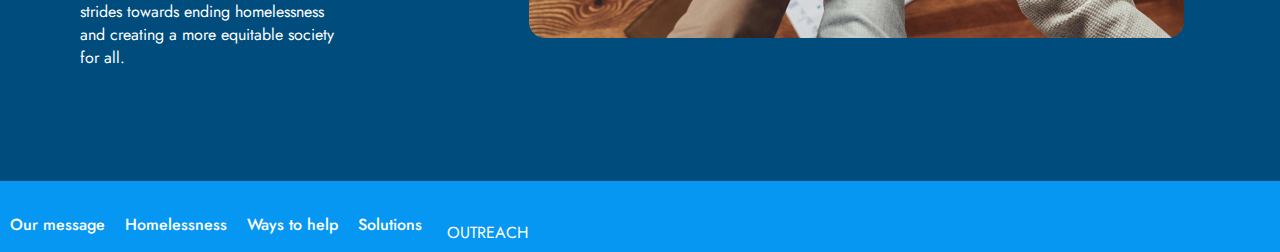
==== commit 5832fbdf: "updated!" ====
--- a/index.html
+++ b/index.html
@@ -21,7 +21,7 @@
             <li><a href="#">Homelessness</a></li>
             <li><a href="#">Ways to Help</a></li>
             <li><a href="#">Solutions</a></li>
-            <button type="outreach-button">OUTREACH</button>
+            <a class="btn" href="outreachpage.html" type="button">OUTREACH</a>
           </ul>
         </div>
         </nav>
@@ -32,7 +32,7 @@
  </div>
 
 
- <!--- Our Message Section-->
+ <!--- Our Message Section 2-->
      <div class="two-col-container pink-background">
          <div class="left-col">
              <img src="message1.png" id="ourmessage1">
@@ -115,7 +115,7 @@
             <li><a href="#">Homelessness</a></li>
             <li><a href="#">Ways to help</a></li>
             <li><a href="#">Solutions</a></li>
-            <button type="outreach-button">OUTREACH</button>
+            <a class="btn" href="outreachpage.html" type="button">OUTREACH</a>
           </ul>
     </div>
 
--- a/style.css
+++ b/style.css
@@ -173,8 +173,6 @@
     gap: 1em;
 }
 
-
-
 .right-col {
     background-color: #D98A6B;
     color: white;
@@ -186,6 +184,7 @@
     color:#01243A;
     padding-bottom: 5em;
 }
+
 
 .left-col p {
     padding-right: 9em;
@@ -257,8 +256,7 @@
           background: var(--primary-blue);
           display: flex;
       }
-
-
+ 
      
       .form1{
           padding-top: 5em;
@@ -348,6 +346,7 @@
 
       .address-line-two {
           align-text: center;
+          padding-left: 6em;
       }
 
       .address-line-three {
@@ -412,7 +411,9 @@
             text-align: center;
         }
 
-        .homelessness {
-            display: block;
-            text-align: center;
-        }+      .container-homelessness {
+          display: block;
+      }
+        .card1 {
+            width: 19em;
+        }
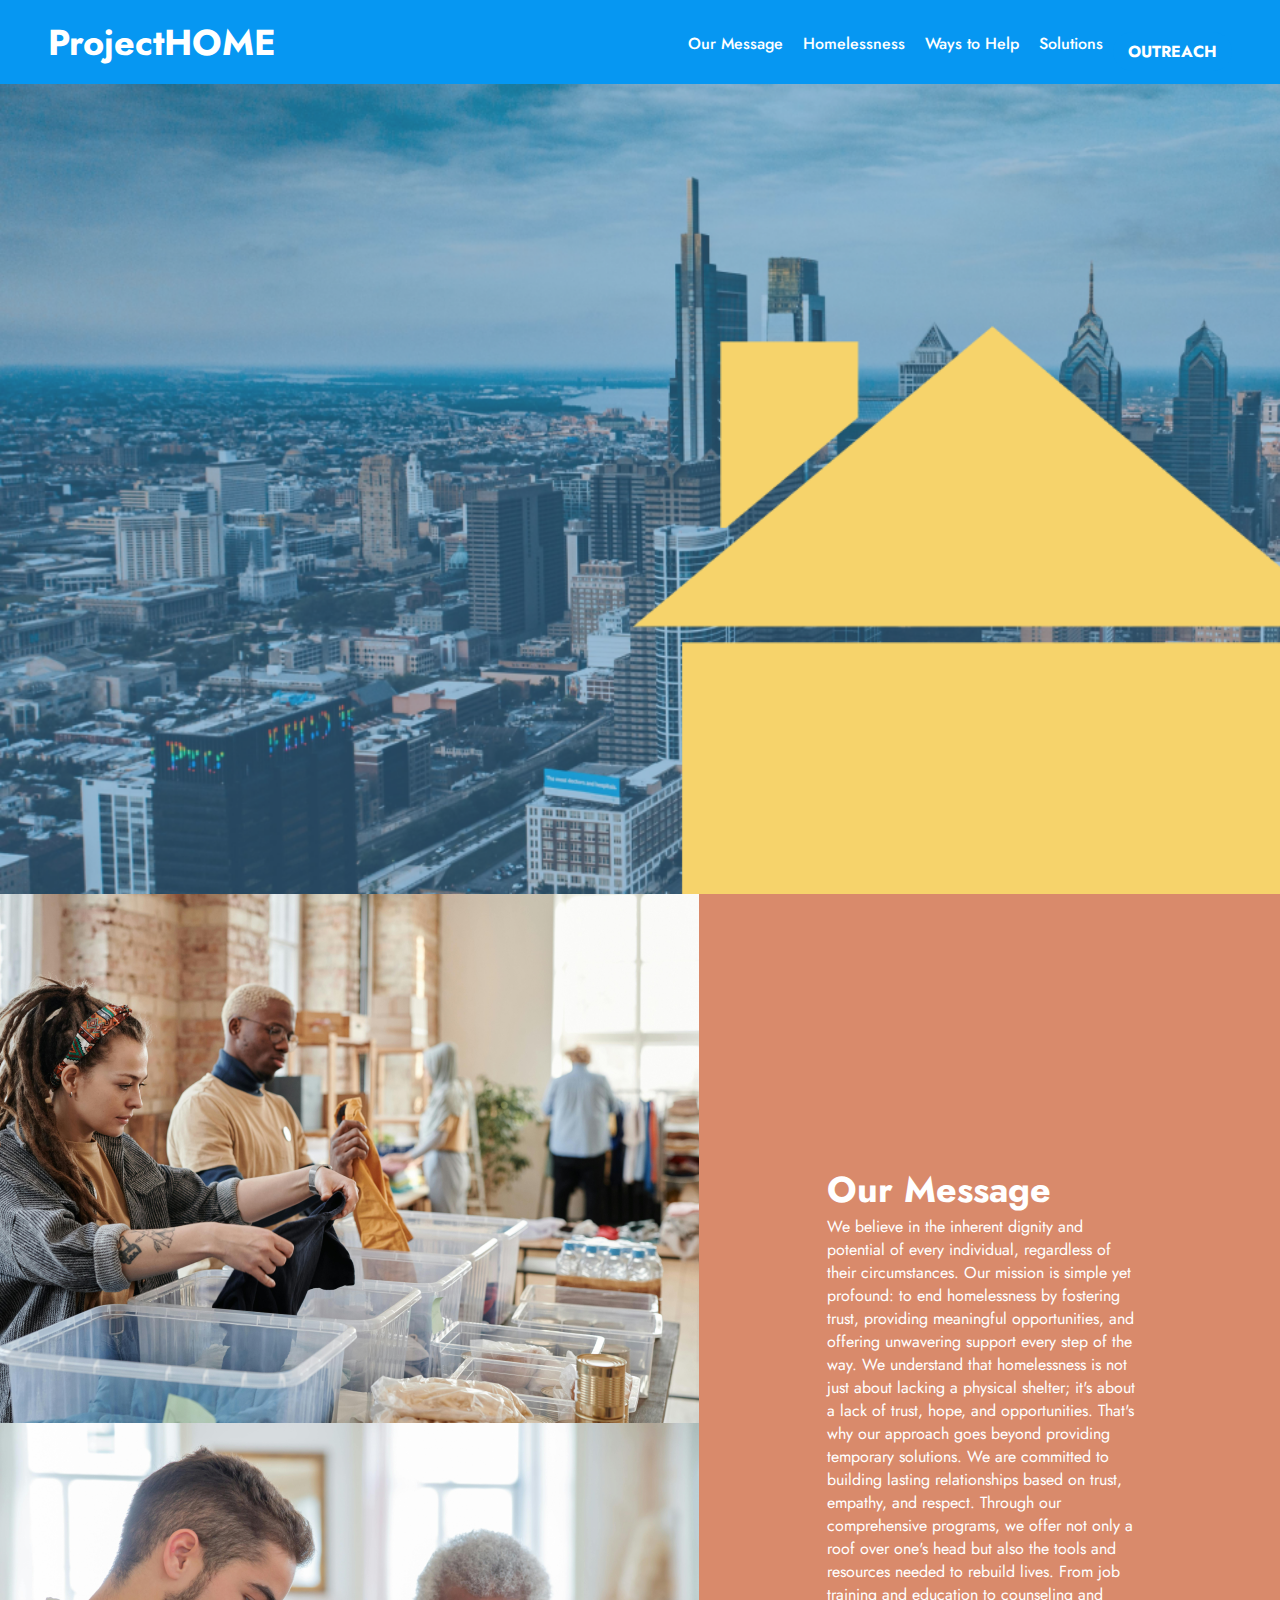
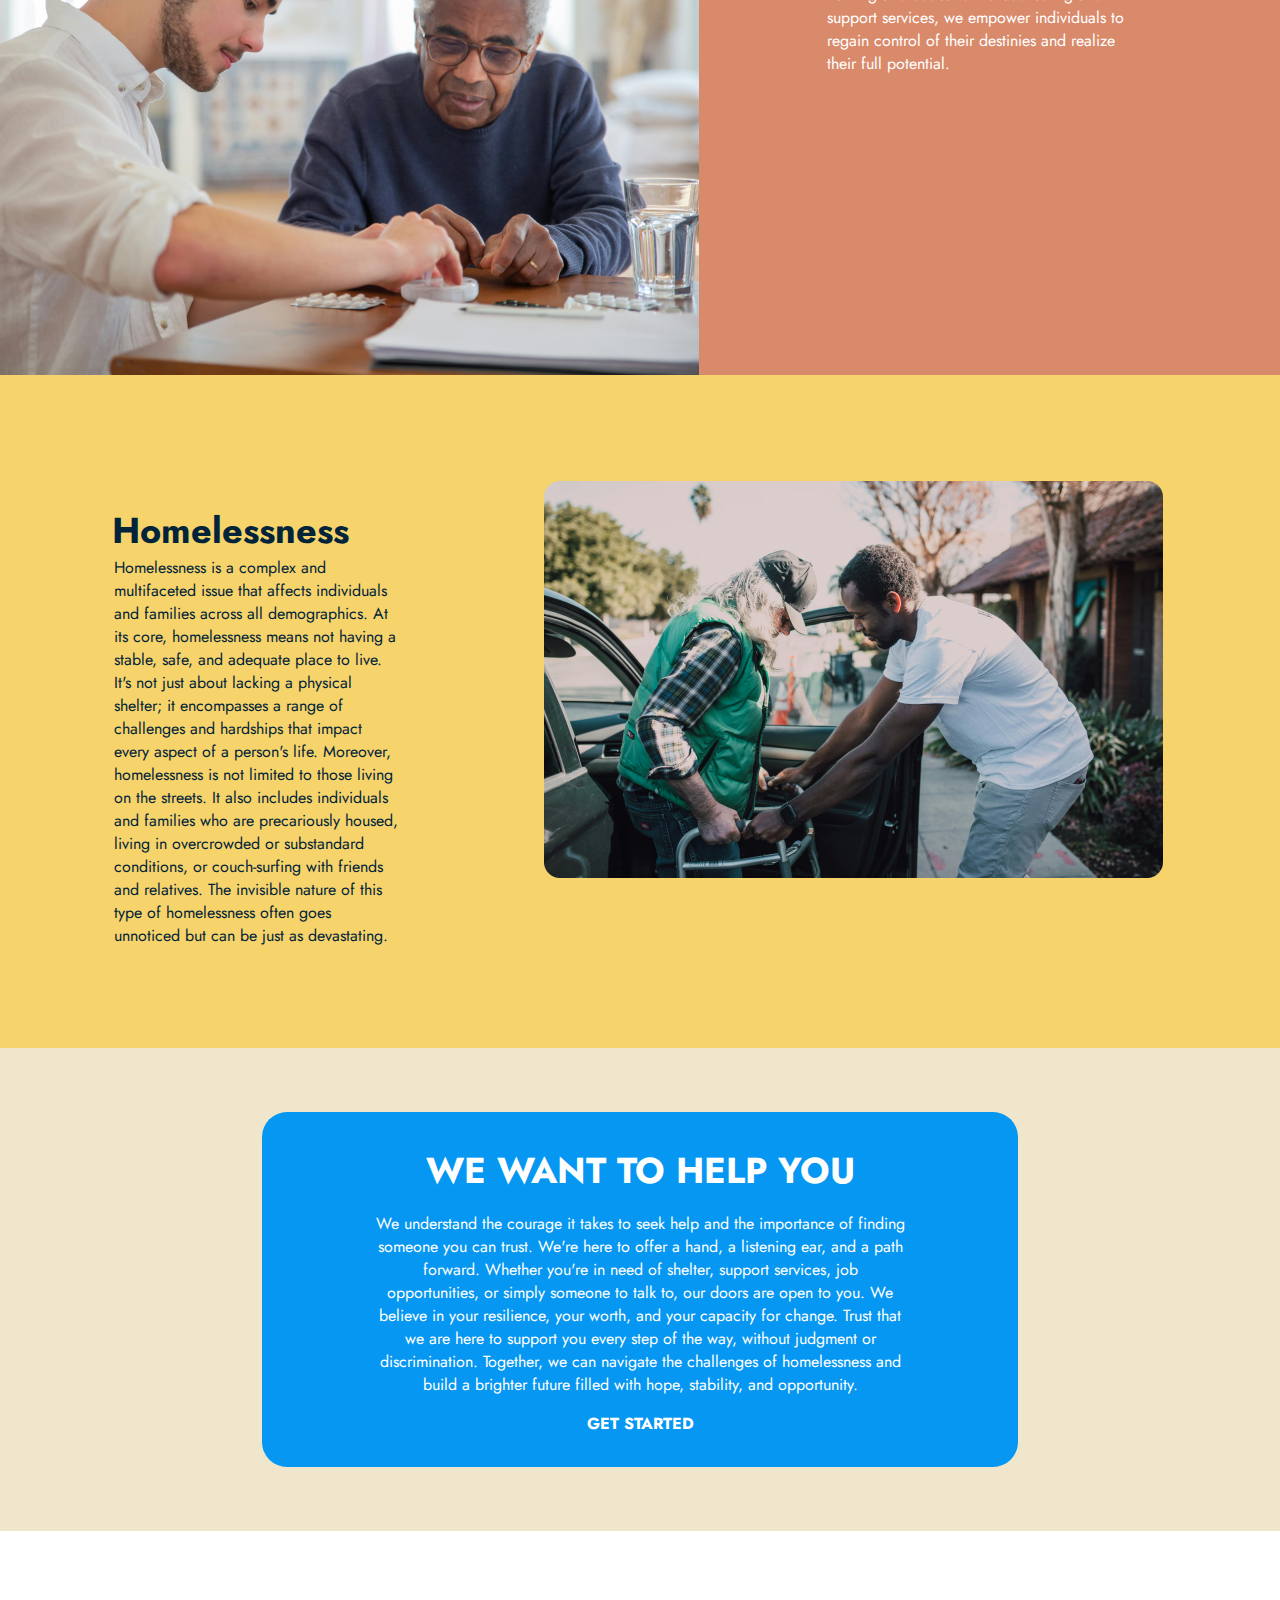
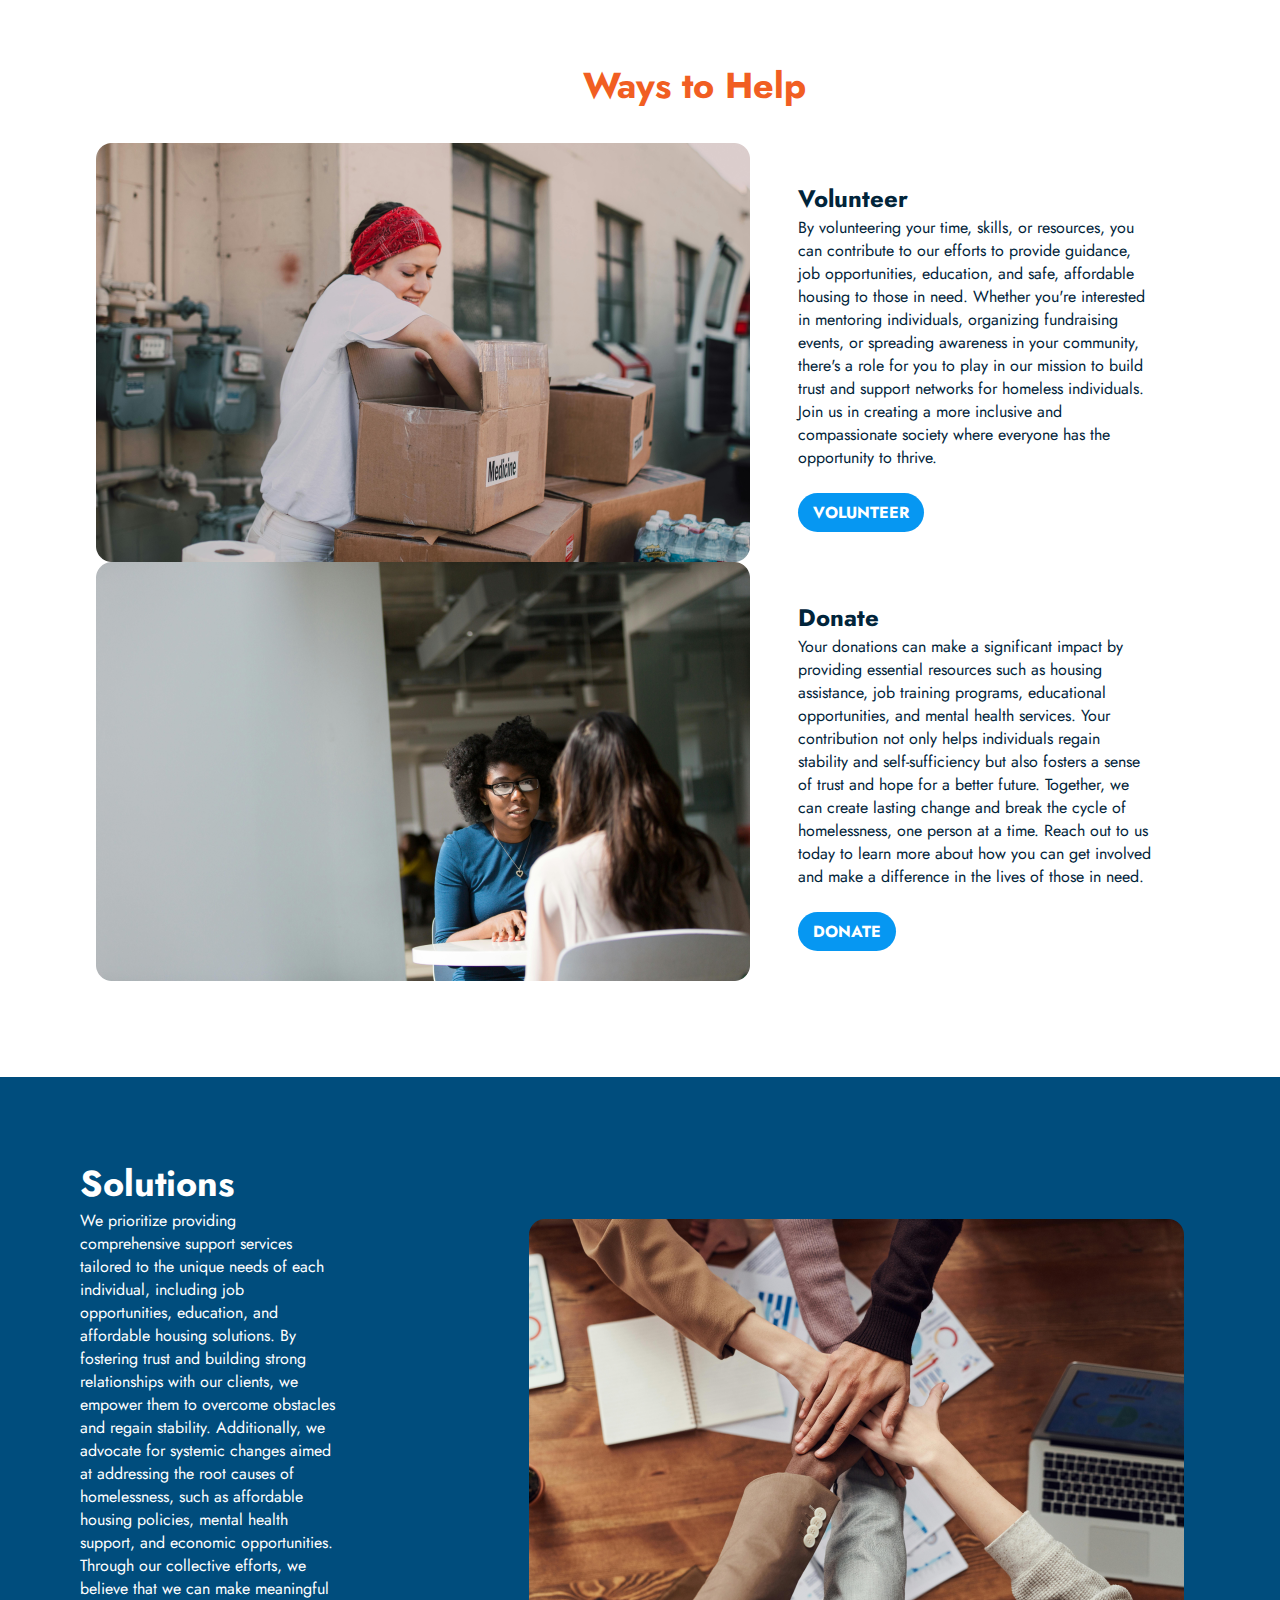
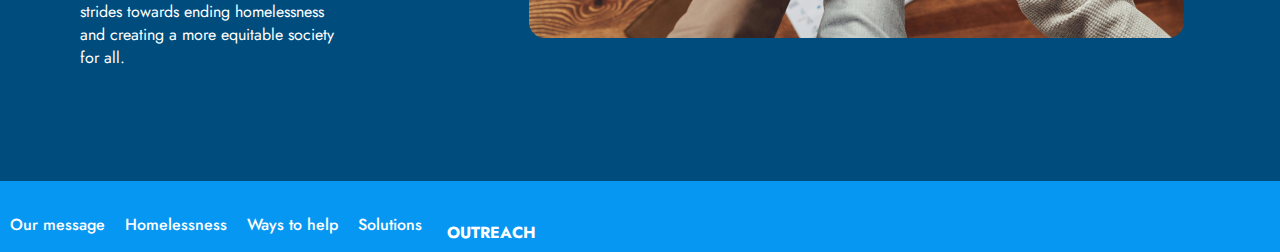
==== commit 1c78ae7a: "updated" ====
--- a/index.html
+++ b/index.html
@@ -17,10 +17,10 @@
         <nav> 
             <div>
           <ul>
-            <li><a href="#">Our Message</a></li>
-            <li><a href="#">Homelessness</a></li>
-            <li><a href="#">Ways to Help</a></li>
-            <li><a href="#">Solutions</a></li>
+            <li><a href="#ourmessage">Our Message</a></li>
+            <li><a href="#homelessness">Homelessness</a></li>
+            <li><a href="#waystohelp">Ways to Help</a></li>
+            <li><a href="#solutions">Solutions</a></li>
             <a class="btn" href="outreachpage.html" type="button">OUTREACH</a>
           </ul>
         </div>
@@ -39,7 +39,7 @@
              <img src="message2.png" id="ourmessage-two">
          </div>
          <div class="right-col">
-           <h1>Our Message</h1>
+           <h1 id="ourmessage"> Our Message</h1>
            <p>We believe in the inherent dignity and potential of every individual, regardless of their circumstances. Our mission is simple yet profound: to end homelessness by fostering trust, providing meaningful opportunities, and offering unwavering support every step of the way. We understand that homelessness is not just about lacking a physical shelter; it's about a lack of trust, hope, and opportunities. That's why our approach goes beyond providing temporary solutions. We are committed to building lasting relationships based on trust, empathy, and respect. Through our comprehensive programs, we offer not only a roof over one's head but also the tools and resources needed to rebuild lives. From job training and education to counseling and support services, we empower individuals to regain control of their destinies and realize their full potential.</p>
         </div>
         </div>
@@ -47,7 +47,7 @@
  <div class="homelessness">
     <div class="container-homelessness"> 
         <div class="left-col">
-         <h1>Homelessness</h1>
+         <h1 id="homelessness">Homelessness</h1>
          <p>Homelessness is a complex and multifaceted issue that affects individuals and families across all demographics. At its core, homelessness means not having a stable, safe, and adequate place to live. It's not just about lacking a physical shelter; it encompasses a range of challenges and hardships that impact every aspect of a person's life. Moreover, homelessness is not limited to those living on the streets. It also includes individuals and families who are precariously housed, living in overcrowded or substandard conditions, or couch-surfing with friends and relatives. The invisible nature of this type of homelessness often goes unnoticed but can be just as devastating.</p>
         </div>
         <div class="right-col2">
@@ -59,7 +59,7 @@
        <!--- HELP section-->
     <div class="center-container">
         <div class="card1">
-         <h1>WE WANT TO HELP YOU</h1>
+         <h1 id="help">WE WANT TO HELP YOU</h1>
          <p>We understand the courage it takes to seek help and the importance of finding someone you can trust. We're here to offer a hand, a listening ear, and a path forward. Whether you're in need of shelter, support services, job opportunities, or simply someone to talk to, our doors are open to you. We believe in your resilience, your worth, and your capacity for change. Trust that we are here to support you every step of the way, without judgment or discrimination. Together, we can navigate the challenges of homelessness and build a brighter future filled with hope, stability, and opportunity.</p>
          <div>
          <a class="btn" href="outreachpage.html" type="button">GET STARTED</a>
@@ -70,7 +70,7 @@
        <!--- Ways to Help Section-->
     <div class="waystohelp">
         <div class="h1-waystohelp">
-        <h1>Ways to Help</h1>
+        <h1 id="waystohelp">Ways to Help</h1>
     </div>
 
         <div class="two-col-container"> 
@@ -100,7 +100,7 @@
      <!--- Solutions Section-->
     <div class="two-col-container blue-background">
         <div class="left-col-solutions">
-           <h1>Solutions</h1>
+           <h1 id="solutions">Solutions</h1>
            <p>We prioritize providing comprehensive support services tailored to the unique needs of each individual, including job opportunities, education, and affordable housing solutions. By fostering trust and building strong relationships with our clients, we empower them to overcome obstacles and regain stability. Additionally, we advocate for systemic changes aimed at addressing the root causes of homelessness, such as affordable housing policies, mental health support, and economic opportunities. Through our collective efforts, we believe that we can make meaningful strides towards ending homelessness and creating a more equitable society for all.</p>
         </div>
         
@@ -111,10 +111,10 @@
 
     <div class="footer">
         <ul>
-            <li><a href="#">Our message</a></li>
-            <li><a href="#">Homelessness</a></li>
-            <li><a href="#">Ways to help</a></li>
-            <li><a href="#">Solutions</a></li>
+            <li><a href="#ourmessage">Our message</a></li>
+            <li><a href="#homelessness">Homelessness</a></li>
+            <li><a href="#waystohelp">Ways to help</a></li>
+            <li><a href="#solutions">Solutions</a></li>
             <a class="btn" href="outreachpage.html" type="button">OUTREACH</a>
           </ul>
     </div>
--- a/style.css
+++ b/style.css
@@ -249,7 +249,11 @@
         border: none;
         text-decoration: none;
         font-family: 'jost', sans-serif;
-        
+        font-weight: bold;
+}
+
+.navigation btn {
+    color: black;
 }
 
 .footer {
